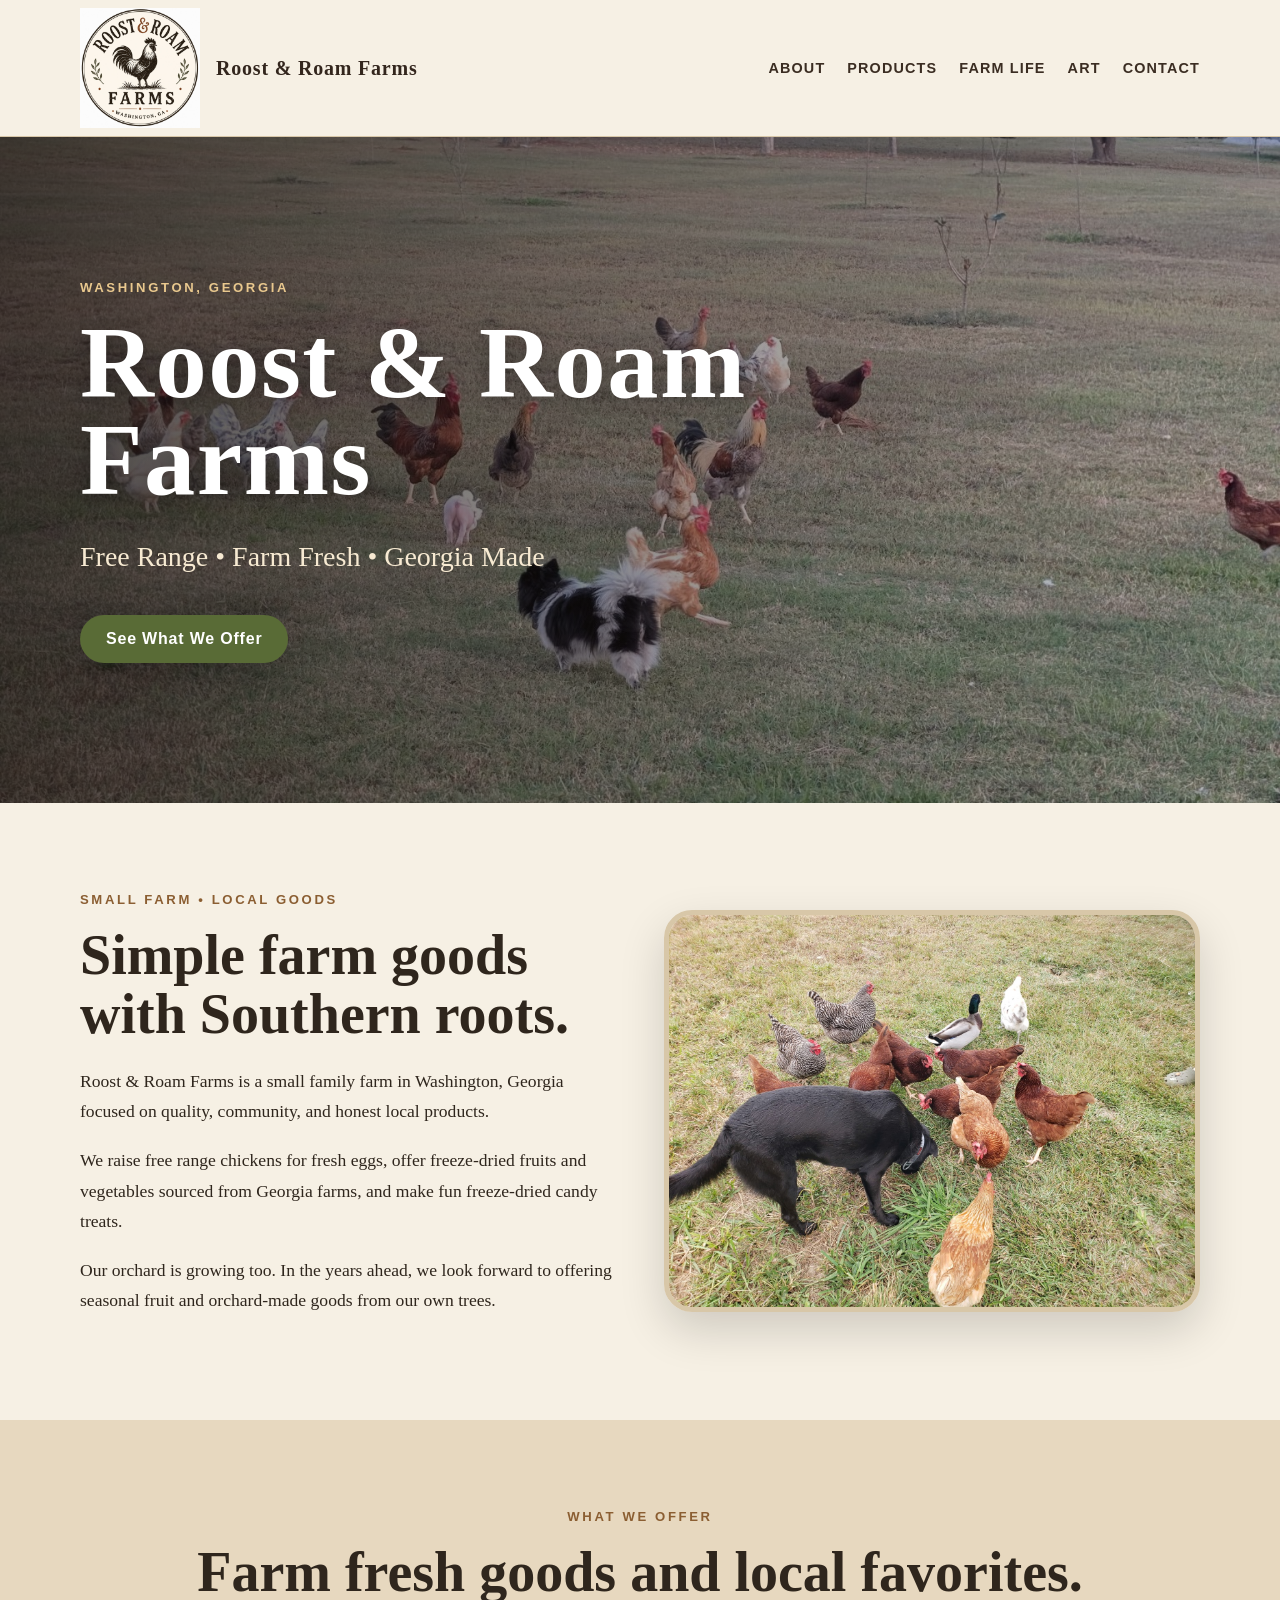
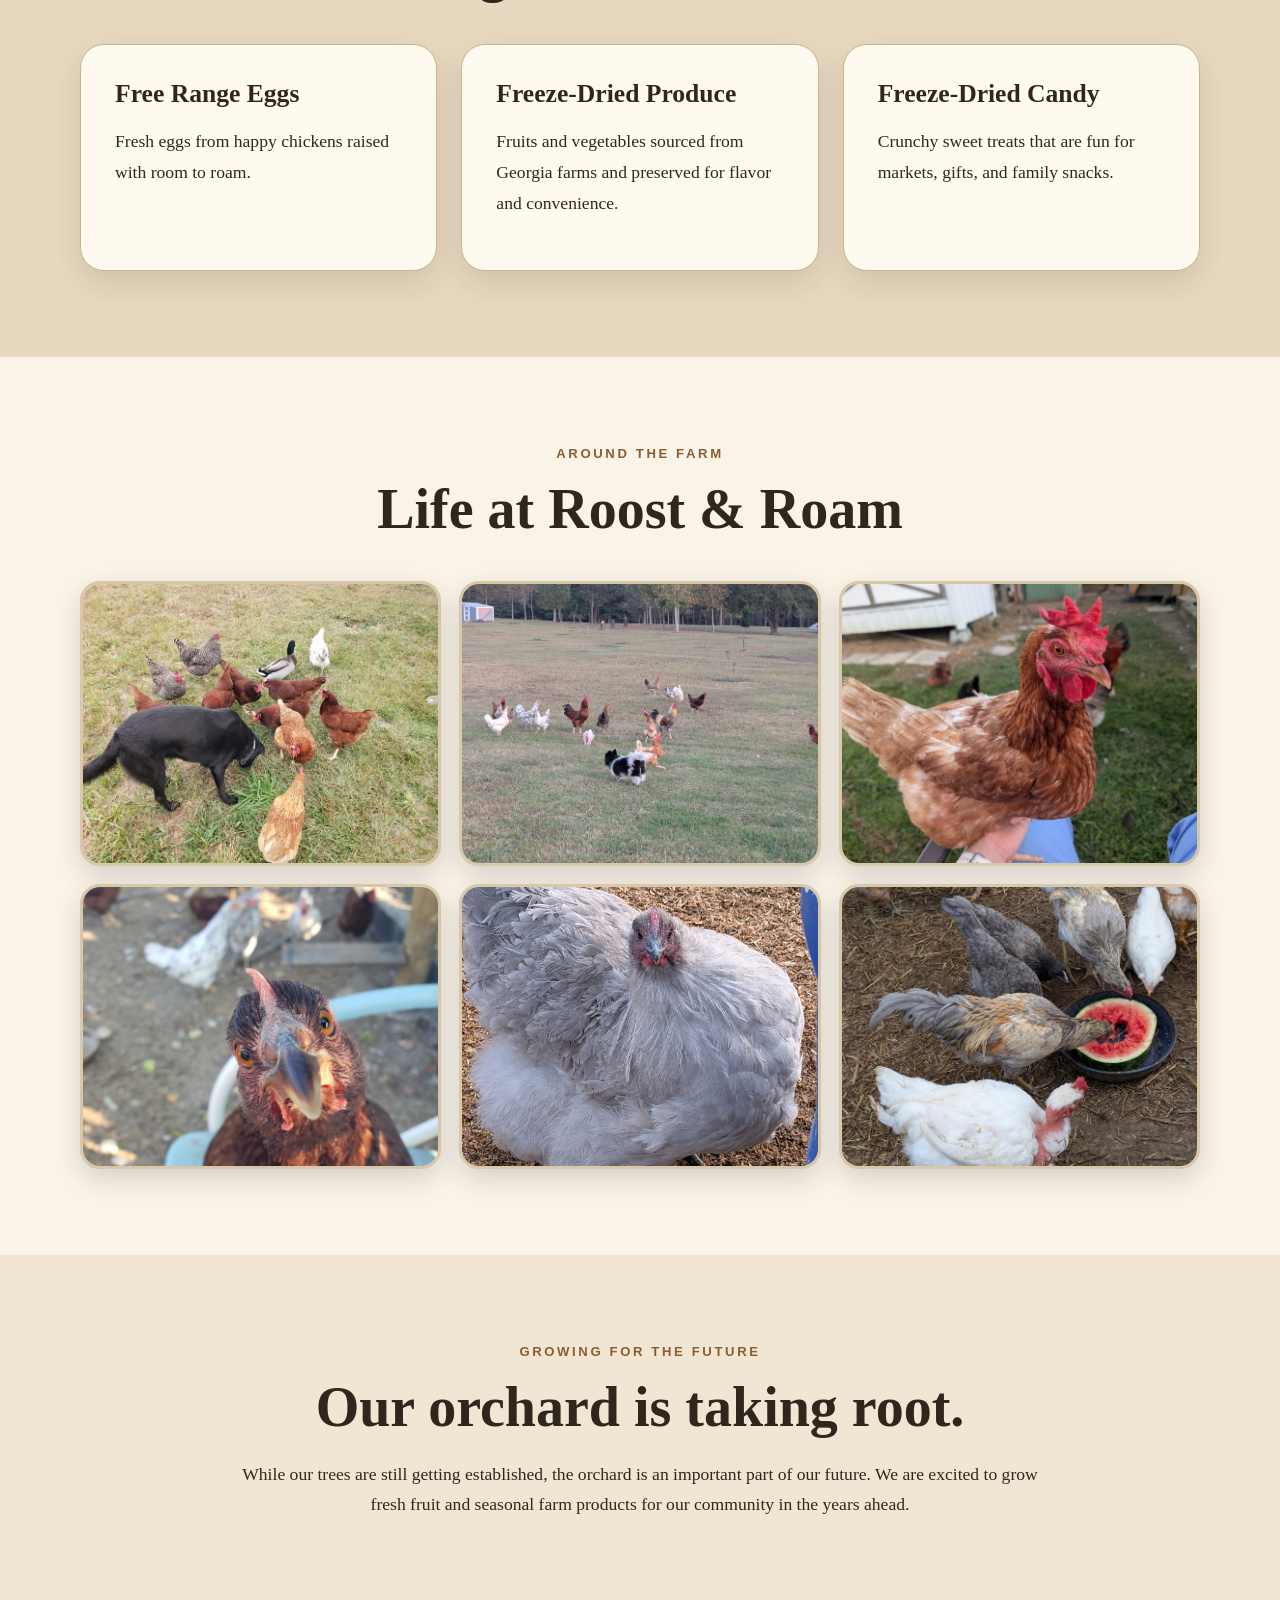
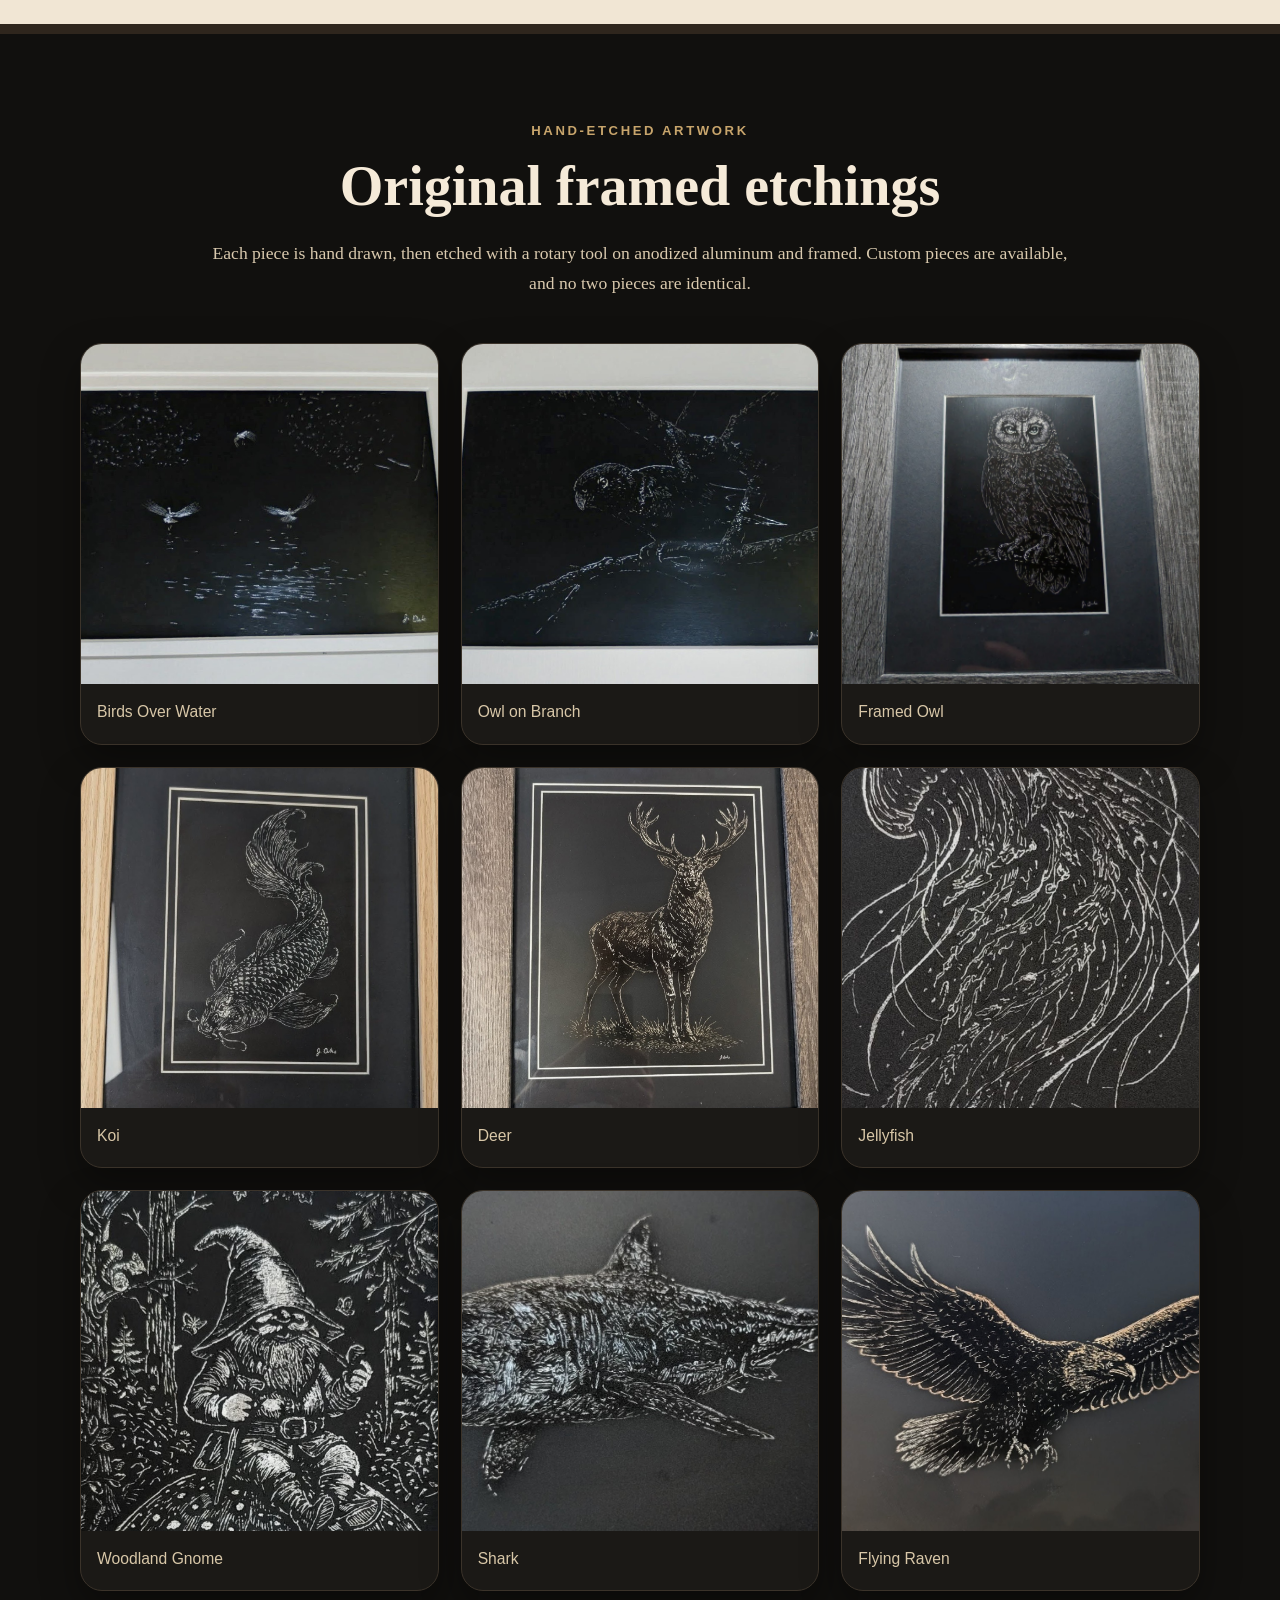
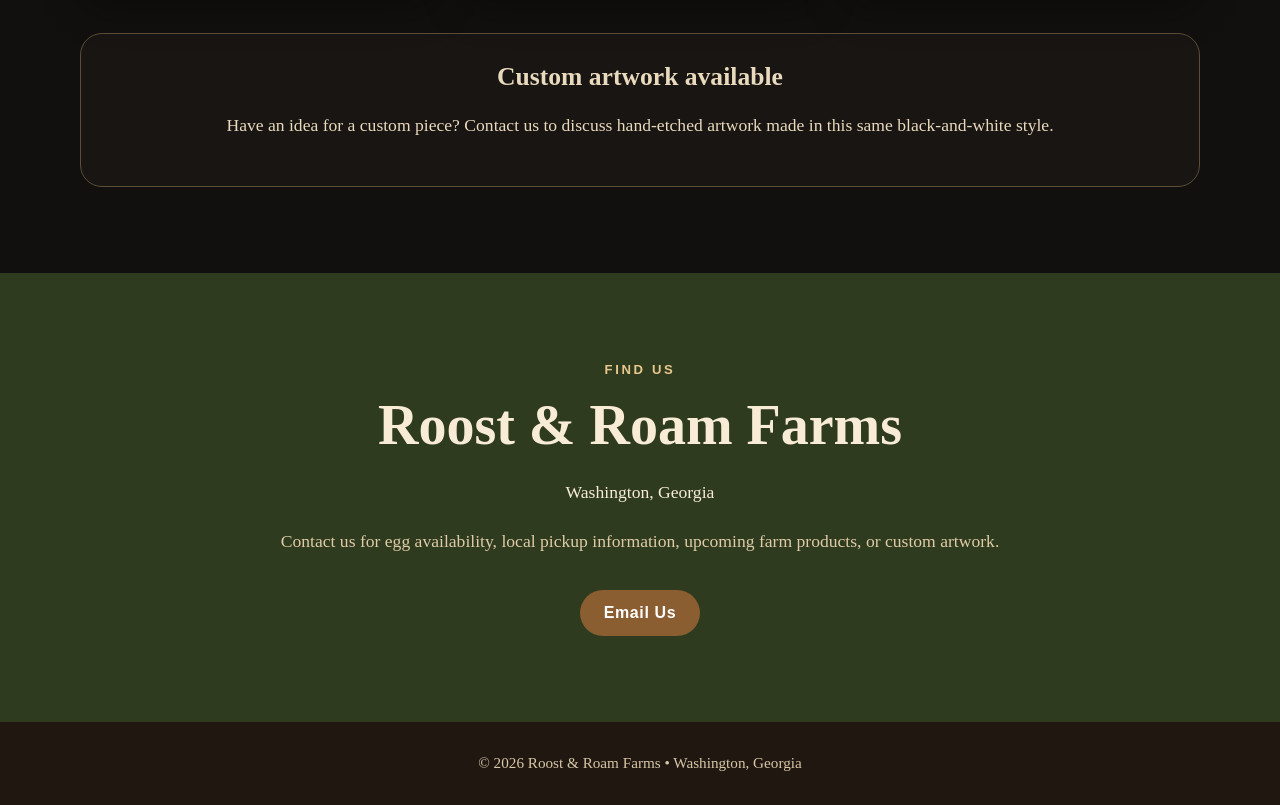
==== index.html @ 330a01b1 "Add files via upload" ====
<!DOCTYPE html>
<html lang="en">
<head>
  <meta charset="UTF-8" />
  <meta name="viewport" content="width=device-width, initial-scale=1.0" />

  <title>Roost & Roam Farms | Washington, Georgia</title>
  <meta name="description" content="Roost & Roam Farms in Washington, Georgia offers free range eggs, freeze-dried Georgia fruits and vegetables, freeze-dried candy, and hand-etched framed artwork." />

  <style>
    * { box-sizing: border-box; }
    html { scroll-behavior: smooth; }

    body {
      margin: 0;
      font-family: Georgia, "Times New Roman", serif;
      color: #2f261d;
      background: #f6f0e4;
    }

    img { max-width: 100%; display: block; }
    a { color: inherit; }

    .container {
      width: min(1120px, 92%);
      margin: 0 auto;
    }

    .site-header {
      background: rgba(246, 240, 228, 0.96);
      border-bottom: 1px solid #d8c7a8;
      position: sticky;
      top: 0;
      z-index: 20;
      backdrop-filter: blur(6px);
    }

    .nav {
      min-height: 108px;
      display: flex;
      align-items: center;
      justify-content: space-between;
      gap: 24px;
    }

    .logo-link {
      display: inline-flex;
      align-items: center;
      gap: 16px;
      text-decoration: none;
    }

    .logo {
      width: 120px;
      height: 120px;
      object-fit: contain;
      margin: 8px 0;
    }

    .brand-text {
      font-weight: bold;
      font-size: 1.25rem;
      letter-spacing: .04em;
      color: #33261d;
    }

    nav {
      display: flex;
      flex-wrap: wrap;
      gap: 22px;
      align-items: center;
      justify-content: flex-end;
      font-family: Arial, sans-serif;
      font-size: .9rem;
      letter-spacing: .08em;
      text-transform: uppercase;
      font-weight: bold;
    }

    nav a {
      text-decoration: none;
      color: #3b2d22;
    }

    .hero {
      min-height: 74vh;
      display: grid;
      place-items: center;
      color: white;
      background:
        linear-gradient(90deg, rgba(20, 14, 9, .75), rgba(20, 14, 9, .45), rgba(20, 14, 9, .2)),
        url("field-roaming.jpg");
      background-size: cover;
      background-position: center;
    }

    .hero-content {
      padding: 90px 0;
      max-width: 720px;
      margin-right: auto;
    }

    .eyebrow {
      margin: 0 0 14px;
      font-family: Arial, sans-serif;
      color: #e9c88e;
      text-transform: uppercase;
      letter-spacing: .2em;
      font-size: .82rem;
      font-weight: bold;
    }

    .eyebrow.dark { color: #8b5e32; }

    h1 {
      margin: 0;
      font-size: clamp(3.3rem, 8vw, 6.7rem);
      line-height: .95;
      letter-spacing: .015em;
      text-shadow: 0 4px 20px rgba(0,0,0,.35);
    }

    h2 {
      margin: 0 0 22px;
      font-size: clamp(2.1rem, 5vw, 3.5rem);
      line-height: 1.05;
    }

    h3 {
      margin: 0 0 12px;
      font-size: 1.6rem;
    }

    p {
      font-size: 1.1rem;
      line-height: 1.75;
    }

    .tagline {
      margin: 24px 0 34px;
      font-size: clamp(1.2rem, 3vw, 1.75rem);
      color: #f7ead2;
    }

    .button {
      display: inline-block;
      background: #596b36;
      color: white;
      padding: 15px 26px;
      border-radius: 999px;
      text-decoration: none;
      font-family: Arial, sans-serif;
      font-weight: bold;
      letter-spacing: .05em;
      box-shadow: 0 10px 30px rgba(0,0,0,.25);
    }

    .section { padding: 86px 0; }

    .two-column {
      display: grid;
      grid-template-columns: 1fr 1fr;
      gap: 48px;
      align-items: center;
    }

    .feature-image {
      width: 100%;
      aspect-ratio: 4 / 3;
      object-fit: cover;
      border-radius: 28px;
      border: 5px solid #d8c7a8;
      box-shadow: 0 18px 45px rgba(0,0,0,.16);
    }

    .products { background: #e7d8bf; }
    .center { text-align: center; }

    .product-grid {
      margin-top: 42px;
      display: grid;
      grid-template-columns: repeat(3, 1fr);
      gap: 24px;
    }

    .product-card {
      background: #fffaf0;
      padding: 34px;
      border-radius: 24px;
      border: 1px solid #cbb58e;
      box-shadow: 0 12px 30px rgba(54,37,22,.12);
    }

    .gallery { background: #f9f3e8; }

    .gallery-grid {
      margin-top: 42px;
      display: grid;
      grid-template-columns: repeat(3, 1fr);
      gap: 18px;
    }

    .gallery-grid img {
      width: 100%;
      height: 285px;
      object-fit: cover;
      border-radius: 20px;
      border: 3px solid #d8c7a8;
      box-shadow: 0 10px 28px rgba(0,0,0,.14);
      background: #e7d8bf;
    }

    .orchard { background: #f1e6d4; }
    .narrow { max-width: 820px; }

    .art {
      background: #11100e;
      color: #f5ead8;
      border-top: 10px solid #2f261d;
    }

    .art .eyebrow {
      color: #c8a56c;
    }

    .art-intro {
      max-width: 860px;
      margin: 0 auto 44px;
      text-align: center;
    }

    .art-intro p {
      color: #d9c9ae;
    }

    .art-grid {
      display: grid;
      grid-template-columns: repeat(3, 1fr);
      gap: 22px;
      margin-top: 36px;
    }

    .art-card {
      background: #1b1916;
      border: 1px solid #3b332a;
      border-radius: 22px;
      overflow: hidden;
      box-shadow: 0 16px 38px rgba(0,0,0,.35);
    }

    .art-card img {
      width: 100%;
      height: 340px;
      object-fit: cover;
      background: #050505;
    }

    .art-card p {
      margin: 0;
      padding: 14px 16px 18px;
      font-size: .98rem;
      color: #d8c7a8;
      font-family: Arial, sans-serif;
    }

    .custom-note {
      margin-top: 42px;
      padding: 28px;
      border: 1px solid #5d4c39;
      border-radius: 22px;
      background: #181512;
      text-align: center;
      color: #e9d9bd;
    }

    .contact {
      background: #2f3b1f;
      color: #f8ecd7;
    }

    .contact-box { max-width: 820px; }
    .muted { color: #dfcba7; }

    .email-button {
      display: inline-block;
      margin-top: 16px;
      background: #8b5e32;
      color: white;
      padding: 14px 24px;
      border-radius: 999px;
      text-decoration: none;
      font-family: Arial, sans-serif;
      font-weight: bold;
      letter-spacing: .04em;
    }

    footer {
      background: #201710;
      color: #d8c7a8;
      text-align: center;
      padding: 28px;
    }

    footer p { margin: 0; font-size: .95rem; }

    @media (max-width: 840px) {
      .nav {
        flex-direction: column;
        padding: 12px 0 18px;
      }

      .logo {
        width: 104px;
        height: 104px;
      }

      .brand-text { display: none; }

      nav {
        justify-content: center;
        gap: 16px;
        font-size: .78rem;
      }

      .hero {
        min-height: 68vh;
        text-align: center;
        background:
          linear-gradient(rgba(20, 14, 9, .58), rgba(20, 14, 9, .58)),
          url("field-roaming.jpg");
        background-size: cover;
        background-position: center;
      }

      .hero-content {
        margin: 0 auto;
        padding: 70px 0;
      }

      .two-column,
      .product-grid,
      .gallery-grid,
      .art-grid {
        grid-template-columns: 1fr;
      }

      .section { padding: 64px 0; }

      .gallery-grid img,
      .art-card img {
        height: 320px;
      }
    }
  </style>
</head>

<body>
  <header class="site-header">
    <div class="container nav">
      <a class="logo-link" href="#">
        <img class="logo" src="logo.png" alt="Roost & Roam Farms Logo" />
        <span class="brand-text">Roost & Roam Farms</span>
      </a>

      <nav>
        <a href="#about">About</a>
        <a href="#products">Products</a>
        <a href="#gallery">Farm Life</a>
        <a href="#art">Art</a>
        <a href="#contact">Contact</a>
      </nav>
    </div>
  </header>

  <main>
    <section class="hero">
      <div class="container">
        <div class="hero-content">
          <p class="eyebrow">Washington, Georgia</p>
          <h1>Roost & Roam Farms</h1>
          <p class="tagline">Free Range • Farm Fresh • Georgia Made</p>
          <a class="button" href="#products">See What We Offer</a>
        </div>
      </div>
    </section>

    <section id="about" class="section about">
      <div class="container two-column">
        <div>
          <p class="eyebrow dark">Small Farm • Local Goods</p>
          <h2>Simple farm goods with Southern roots.</h2>

          <p>
            Roost & Roam Farms is a small family farm in Washington, Georgia focused on quality,
            community, and honest local products.
          </p>

          <p>
            We raise free range chickens for fresh eggs, offer freeze-dried fruits and vegetables
            sourced from Georgia farms, and make fun freeze-dried candy treats.
          </p>

          <p>
            Our orchard is growing too. In the years ahead, we look forward to offering seasonal
            fruit and orchard-made goods from our own trees.
          </p>
        </div>

        <img class="feature-image" src="dog-and-flock.jpg" alt="Dog walking with free range chickens" />
      </div>
    </section>

    <section id="products" class="section products">
      <div class="container">
        <p class="eyebrow dark center">What We Offer</p>
        <h2 class="center">Farm fresh goods and local favorites.</h2>

        <div class="product-grid">
          <article class="product-card">
            <h3>Free Range Eggs</h3>
            <p>Fresh eggs from happy chickens raised with room to roam.</p>
          </article>

          <article class="product-card">
            <h3>Freeze-Dried Produce</h3>
            <p>Fruits and vegetables sourced from Georgia farms and preserved for flavor and convenience.</p>
          </article>

          <article class="product-card">
            <h3>Freeze-Dried Candy</h3>
            <p>Crunchy sweet treats that are fun for markets, gifts, and family snacks.</p>
          </article>
        </div>
      </div>
    </section>

    <section id="gallery" class="section gallery">
      <div class="container">
        <p class="eyebrow dark center">Around the Farm</p>
        <h2 class="center">Life at Roost & Roam</h2>

        <div class="gallery-grid">
          <img src="dog-and-flock.jpg" alt="Dog with free range chickens" />
          <img src="field-roaming.jpg" alt="Free range flock roaming in pasture" />
          <img src="brown-hen-close.jpg" alt="Brown hen close-up" />
          <img src="funny-hen.jpg" alt="Curious chicken close-up" />
          <img src="grey-hen.jpg" alt="Grey fluffy hen" />
          <img src="watermelon-time.jpg" alt="Chickens enjoying watermelon" />
        </div>
      </div>
    </section>

    <section class="section orchard">
      <div class="container narrow">
        <p class="eyebrow dark center">Growing for the Future</p>
        <h2 class="center">Our orchard is taking root.</h2>
        <p class="center">
          While our trees are still getting established, the orchard is an important part of our future.
          We are excited to grow fresh fruit and seasonal farm products for our community in the years ahead.
        </p>
      </div>
    </section>

    <section id="art" class="section art">
      <div class="container">
        <div class="art-intro">
          <p class="eyebrow center">Hand-Etched Artwork</p>
          <h2>Original framed etchings</h2>
          <p>
            Each piece is hand drawn, then etched with a rotary tool on anodized aluminum and framed.
            Custom pieces are available, and no two pieces are identical.
          </p>
        </div>

        <div class="art-grid">
          <article class="art-card">
            <img src="art-birds-water.jpg" alt="Etching of birds flying over water" />
            <p>Birds Over Water</p>
          </article>

          <article class="art-card">
            <img src="art-owl-branch.jpg" alt="Etching of an owl perched on a branch" />
            <p>Owl on Branch</p>
          </article>

          <article class="art-card">
            <img src="art-owl-framed.jpg" alt="Framed owl etching" />
            <p>Framed Owl</p>
          </article>

          <article class="art-card">
            <img src="art-koi.jpg" alt="Framed koi fish etching" />
            <p>Koi</p>
          </article>

          <article class="art-card">
            <img src="art-deer.jpg" alt="Framed deer etching" />
            <p>Deer</p>
          </article>

          <article class="art-card">
            <img src="art-jellyfish.jpg" alt="Jellyfish etching" />
            <p>Jellyfish</p>
          </article>

          <article class="art-card">
            <img src="art-gnome.jpg" alt="Woodland gnome etching" />
            <p>Woodland Gnome</p>
          </article>

          <article class="art-card">
            <img src="art-shark.jpg" alt="Shark etching" />
            <p>Shark</p>
          </article>

          <article class="art-card">
            <img src="art-raven.jpg" alt="Flying raven etching" />
            <p>Flying Raven</p>
          </article>
        </div>

        <div class="custom-note">
          <h3>Custom artwork available</h3>
          <p>
            Have an idea for a custom piece? Contact us to discuss hand-etched artwork made in this same
            black-and-white style.
          </p>
        </div>
      </div>
    </section>

    <section id="contact" class="section contact">
      <div class="container contact-box center">
        <p class="eyebrow center">Find Us</p>
        <h2>Roost & Roam Farms</h2>
        <p>Washington, Georgia</p>
        <p class="muted">
          Contact us for egg availability, local pickup information, upcoming farm products, or custom artwork.
        </p>
        <a class="email-button" href="mailto:hello@roostandroamfarms.com">Email Us</a>
      </div>
    </section>
  </main>

  <footer>
    <p>© 2026 Roost & Roam Farms • Washington, Georgia</p>
  </footer>
</body>
</html>
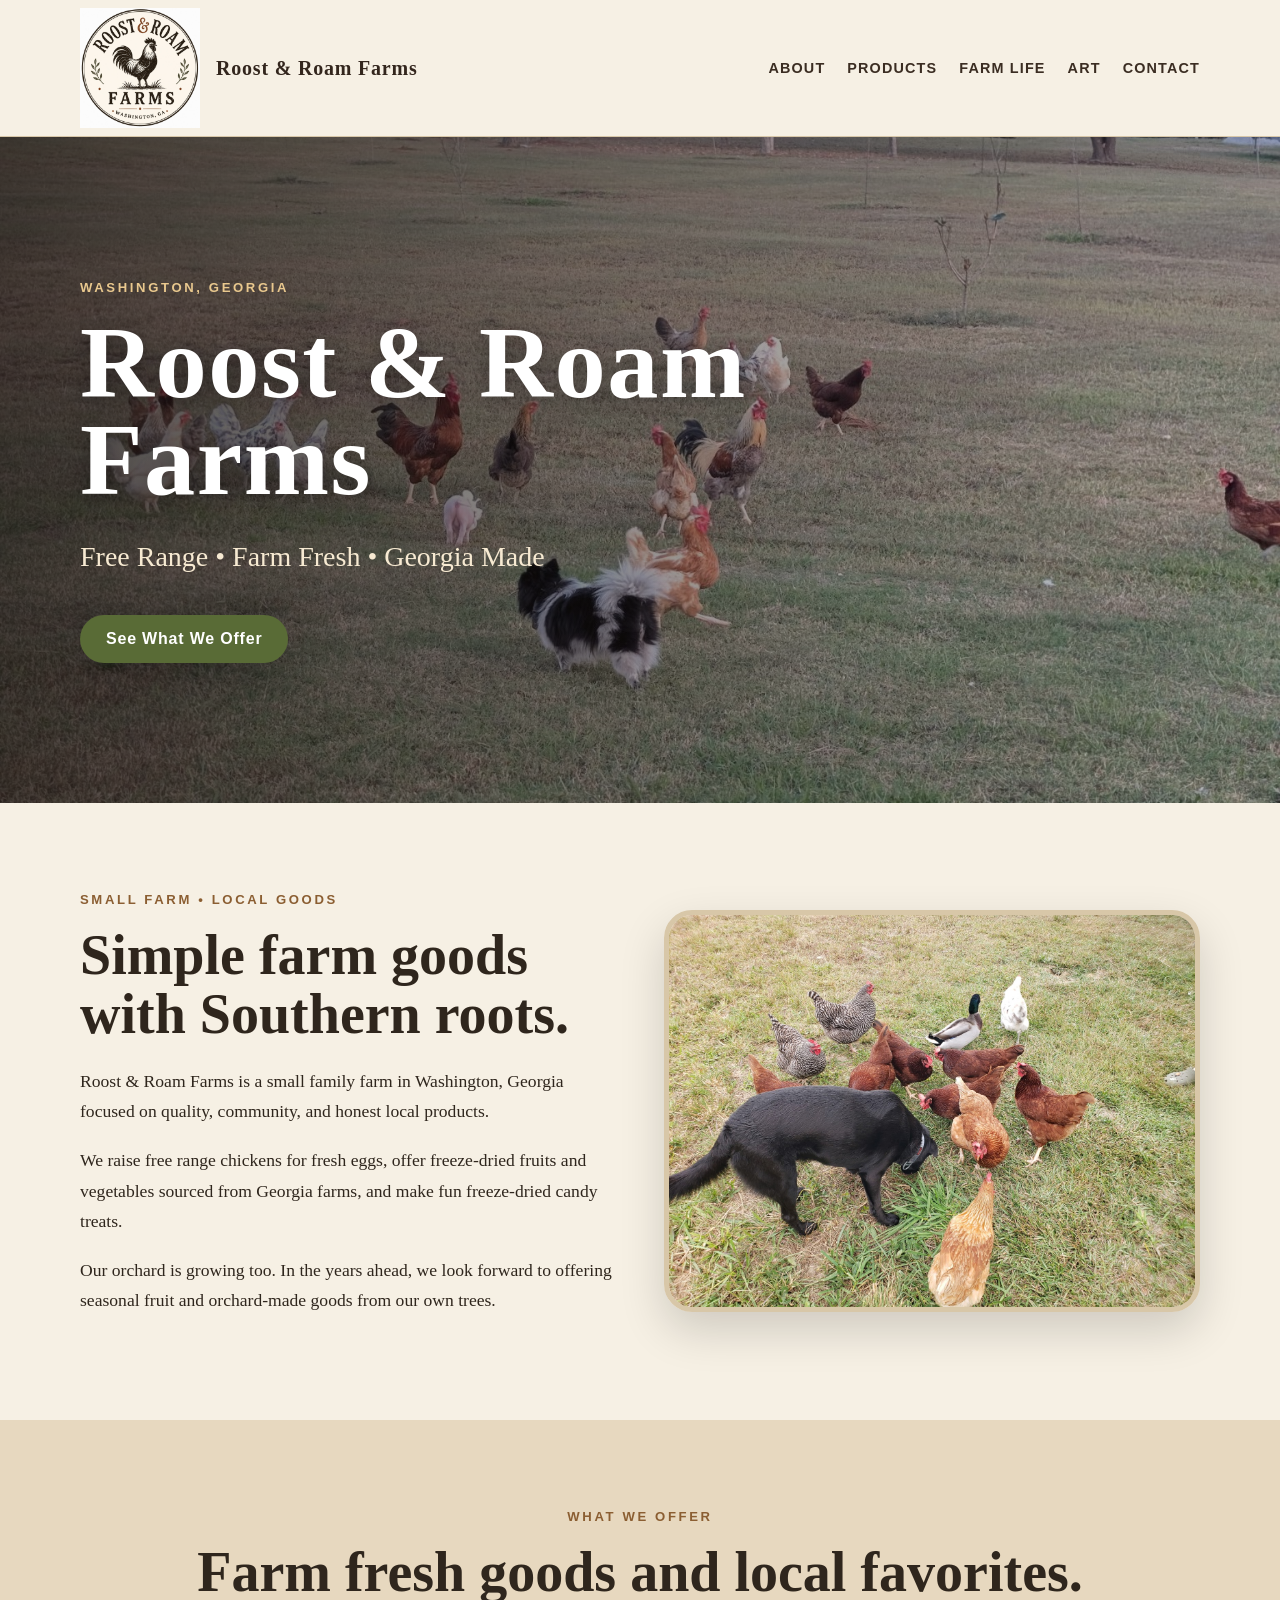
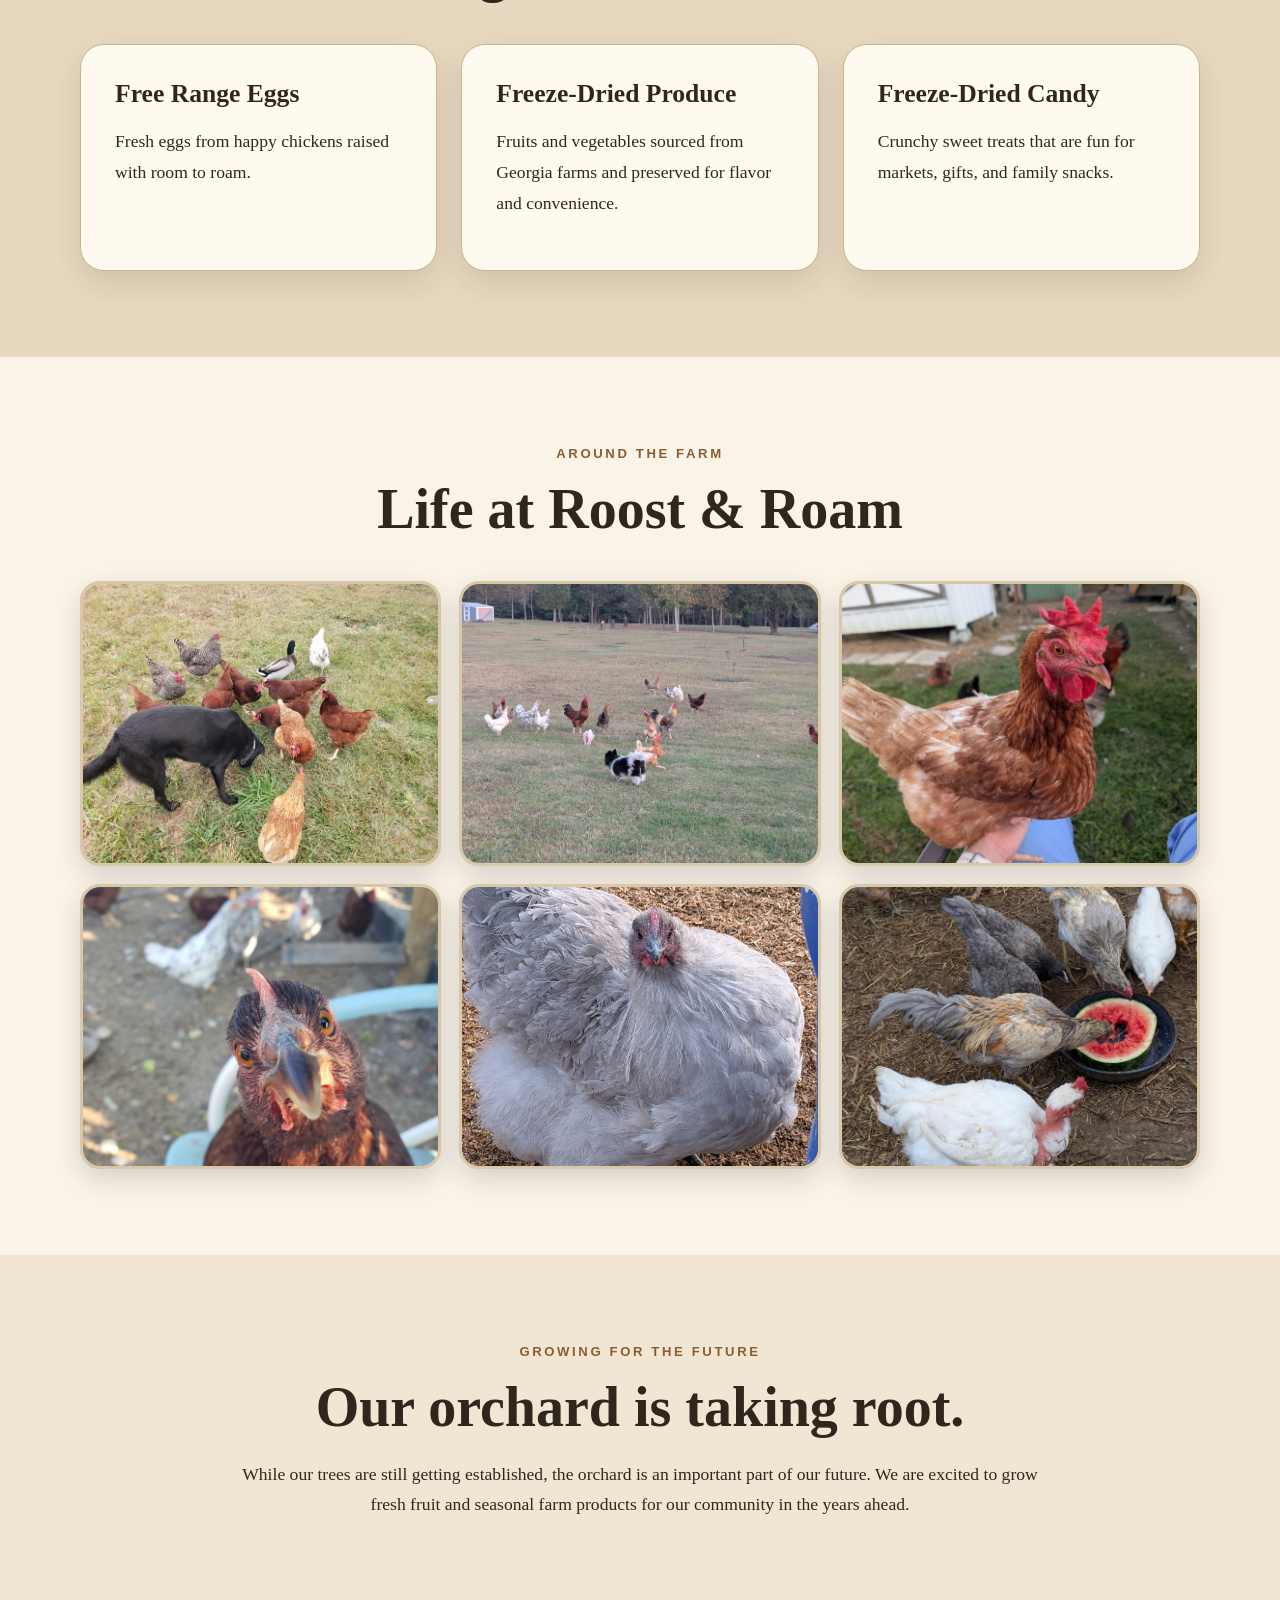
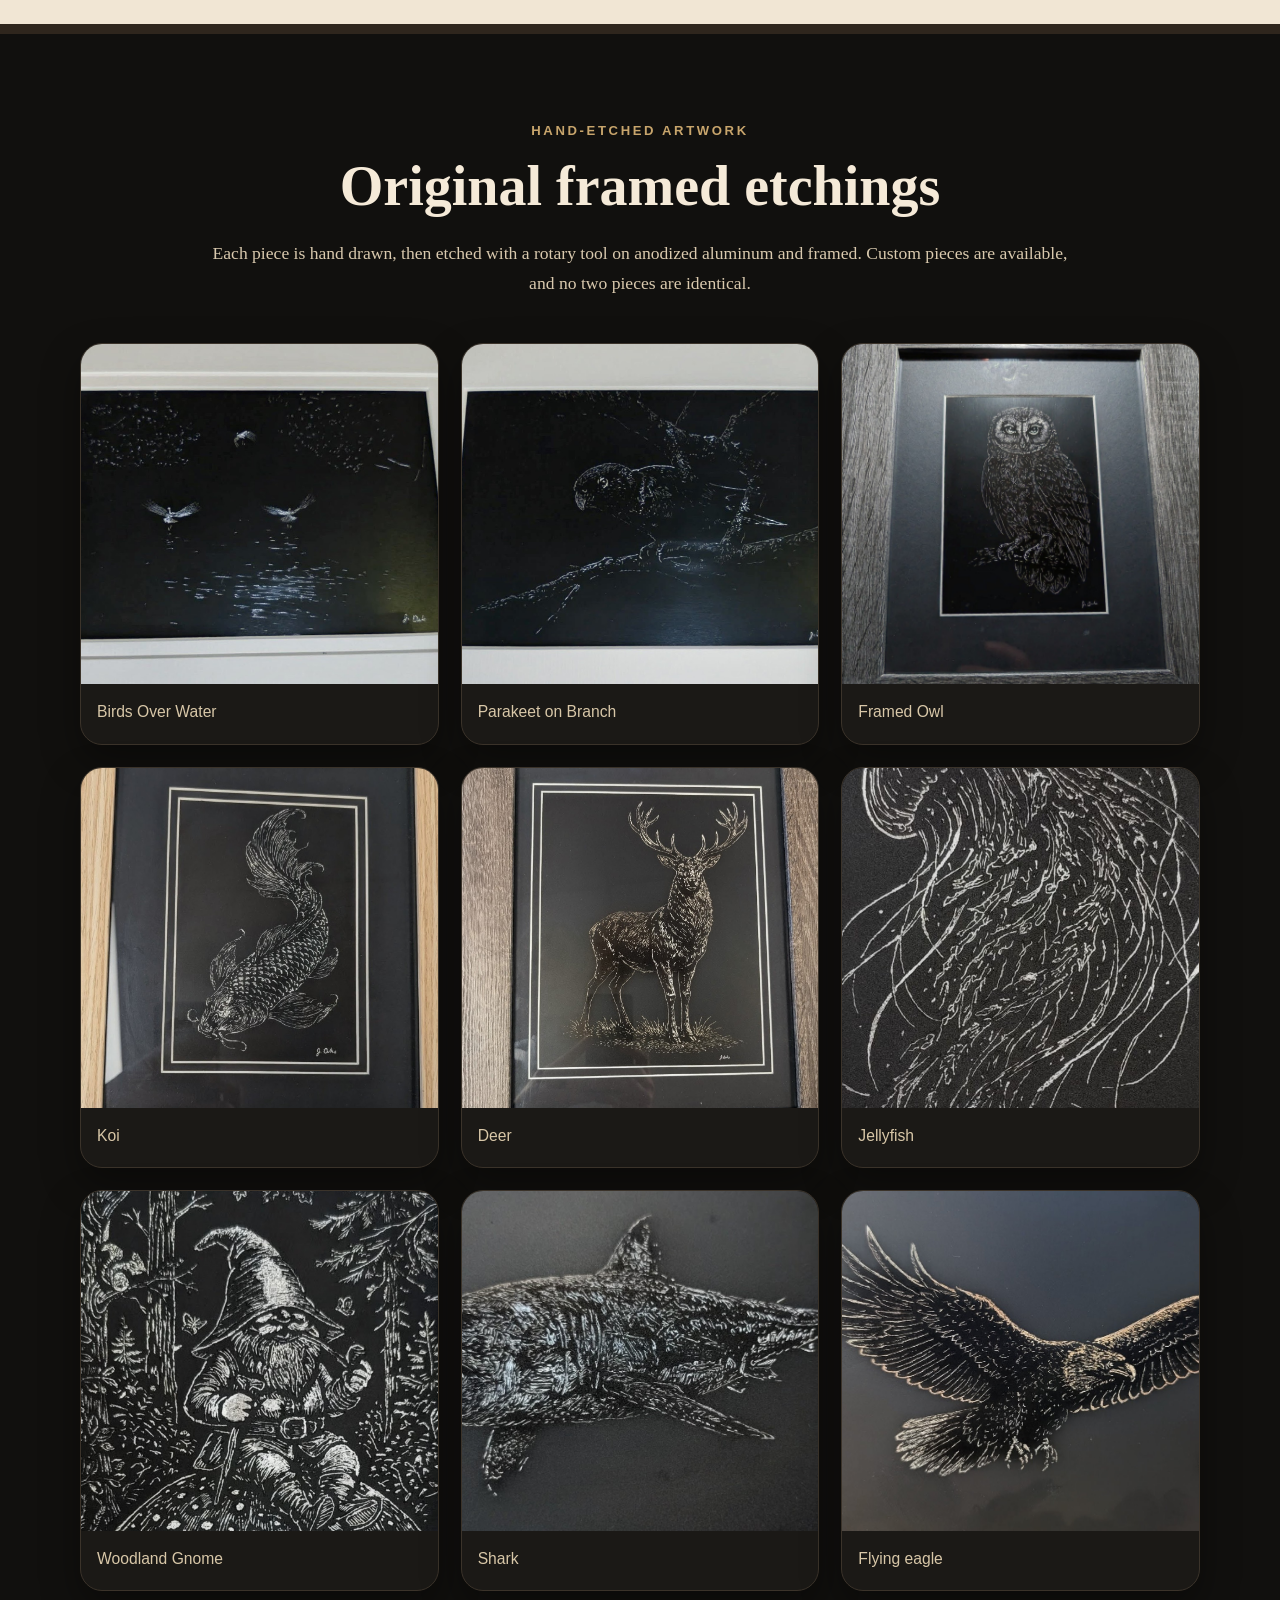
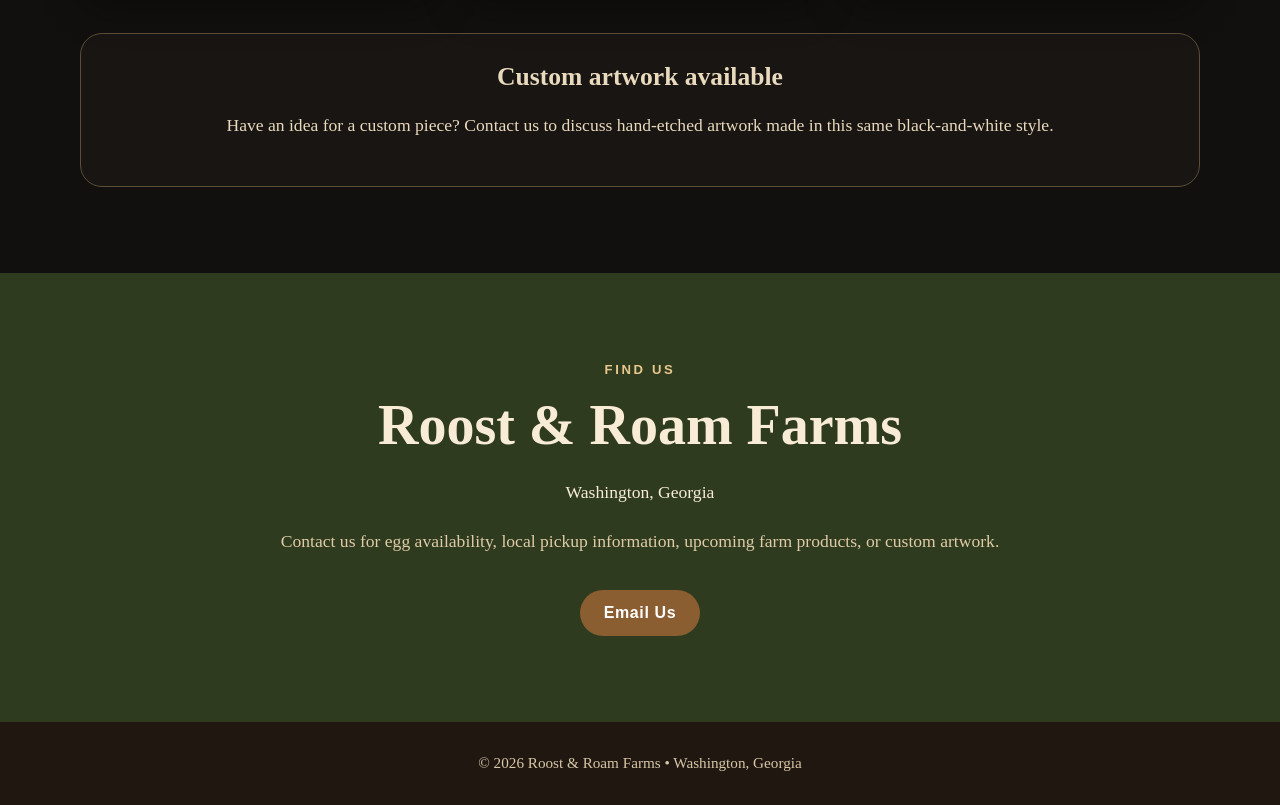
==== commit 41e55aad: "Update index.html" ====
--- a/index.html
+++ b/index.html
@@ -480,7 +480,7 @@
 
           <article class="art-card">
             <img src="art-owl-branch.jpg" alt="Etching of an owl perched on a branch" />
-            <p>Owl on Branch</p>
+            <p>Parakeet on Branch</p>
           </article>
 
           <article class="art-card">
@@ -515,7 +515,7 @@
 
           <article class="art-card">
             <img src="art-raven.jpg" alt="Flying raven etching" />
-            <p>Flying Raven</p>
+            <p>Flying eagle</p>
           </article>
         </div>
 
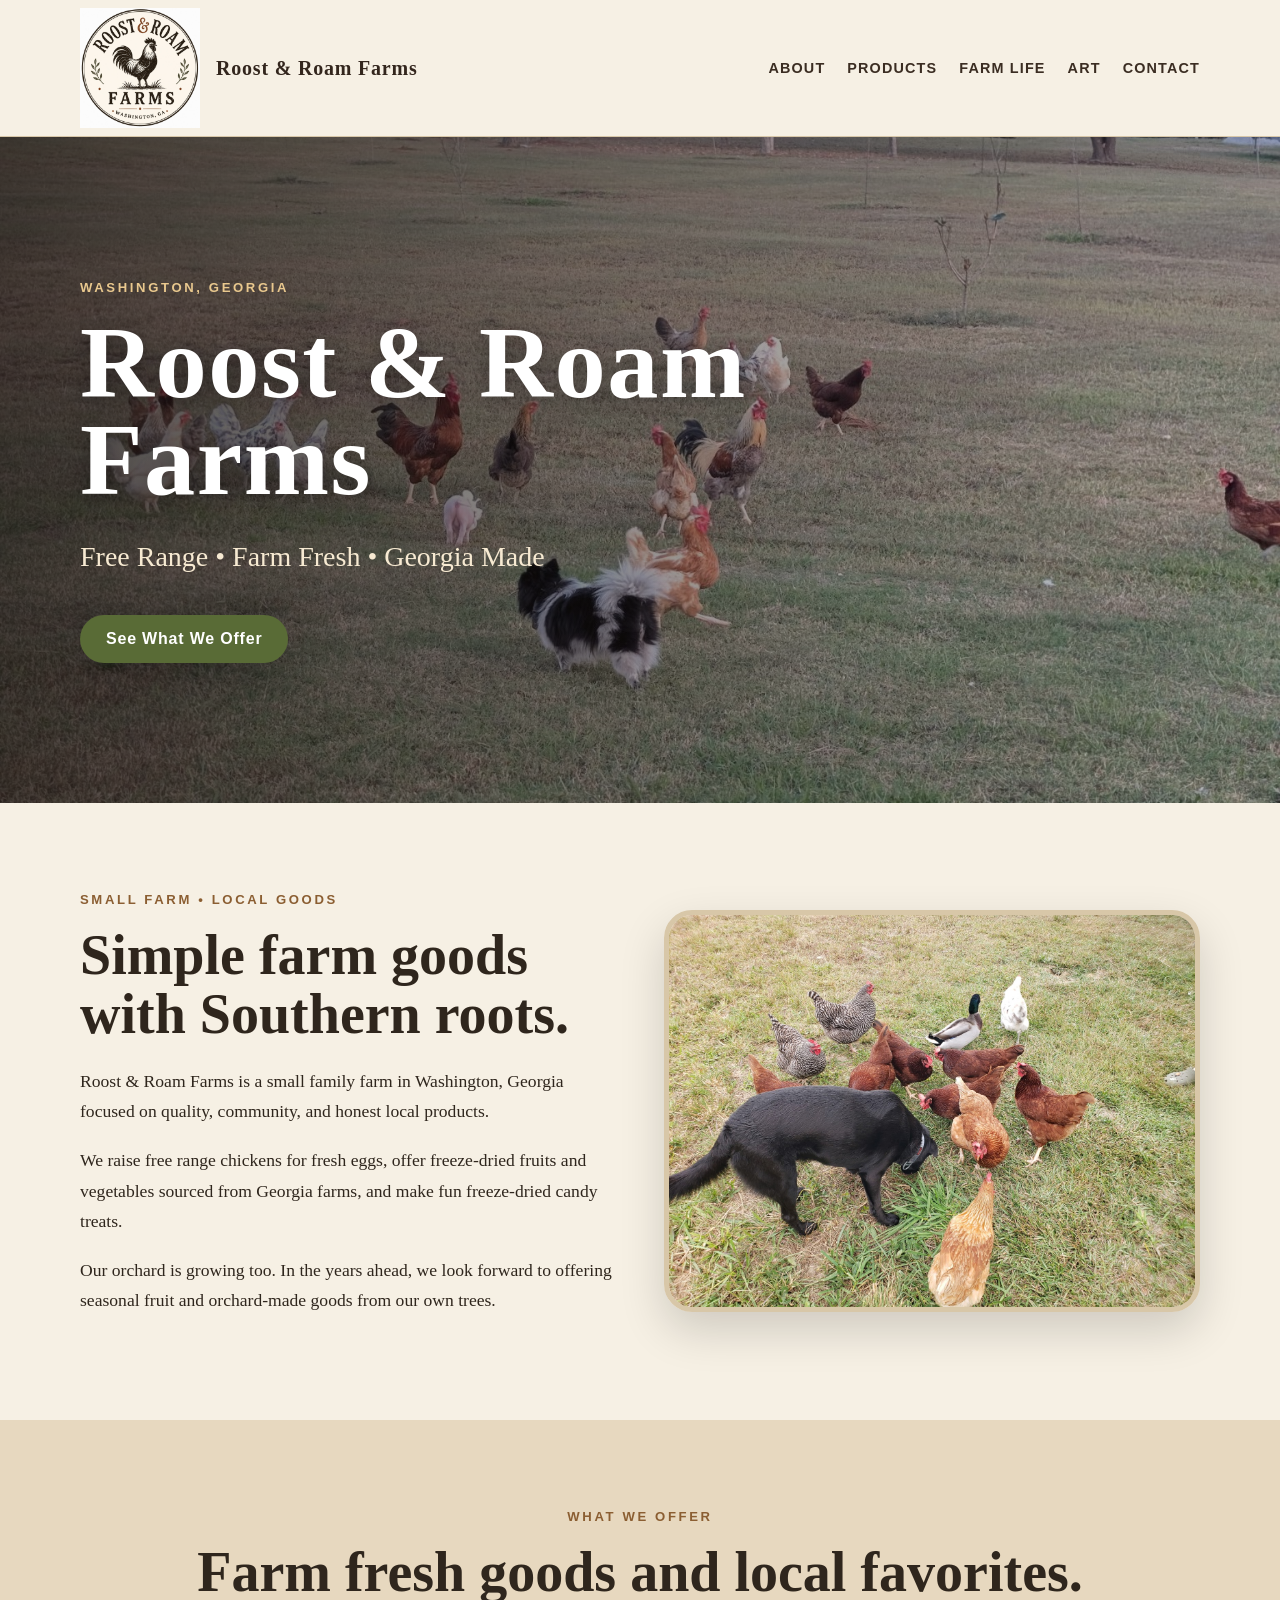
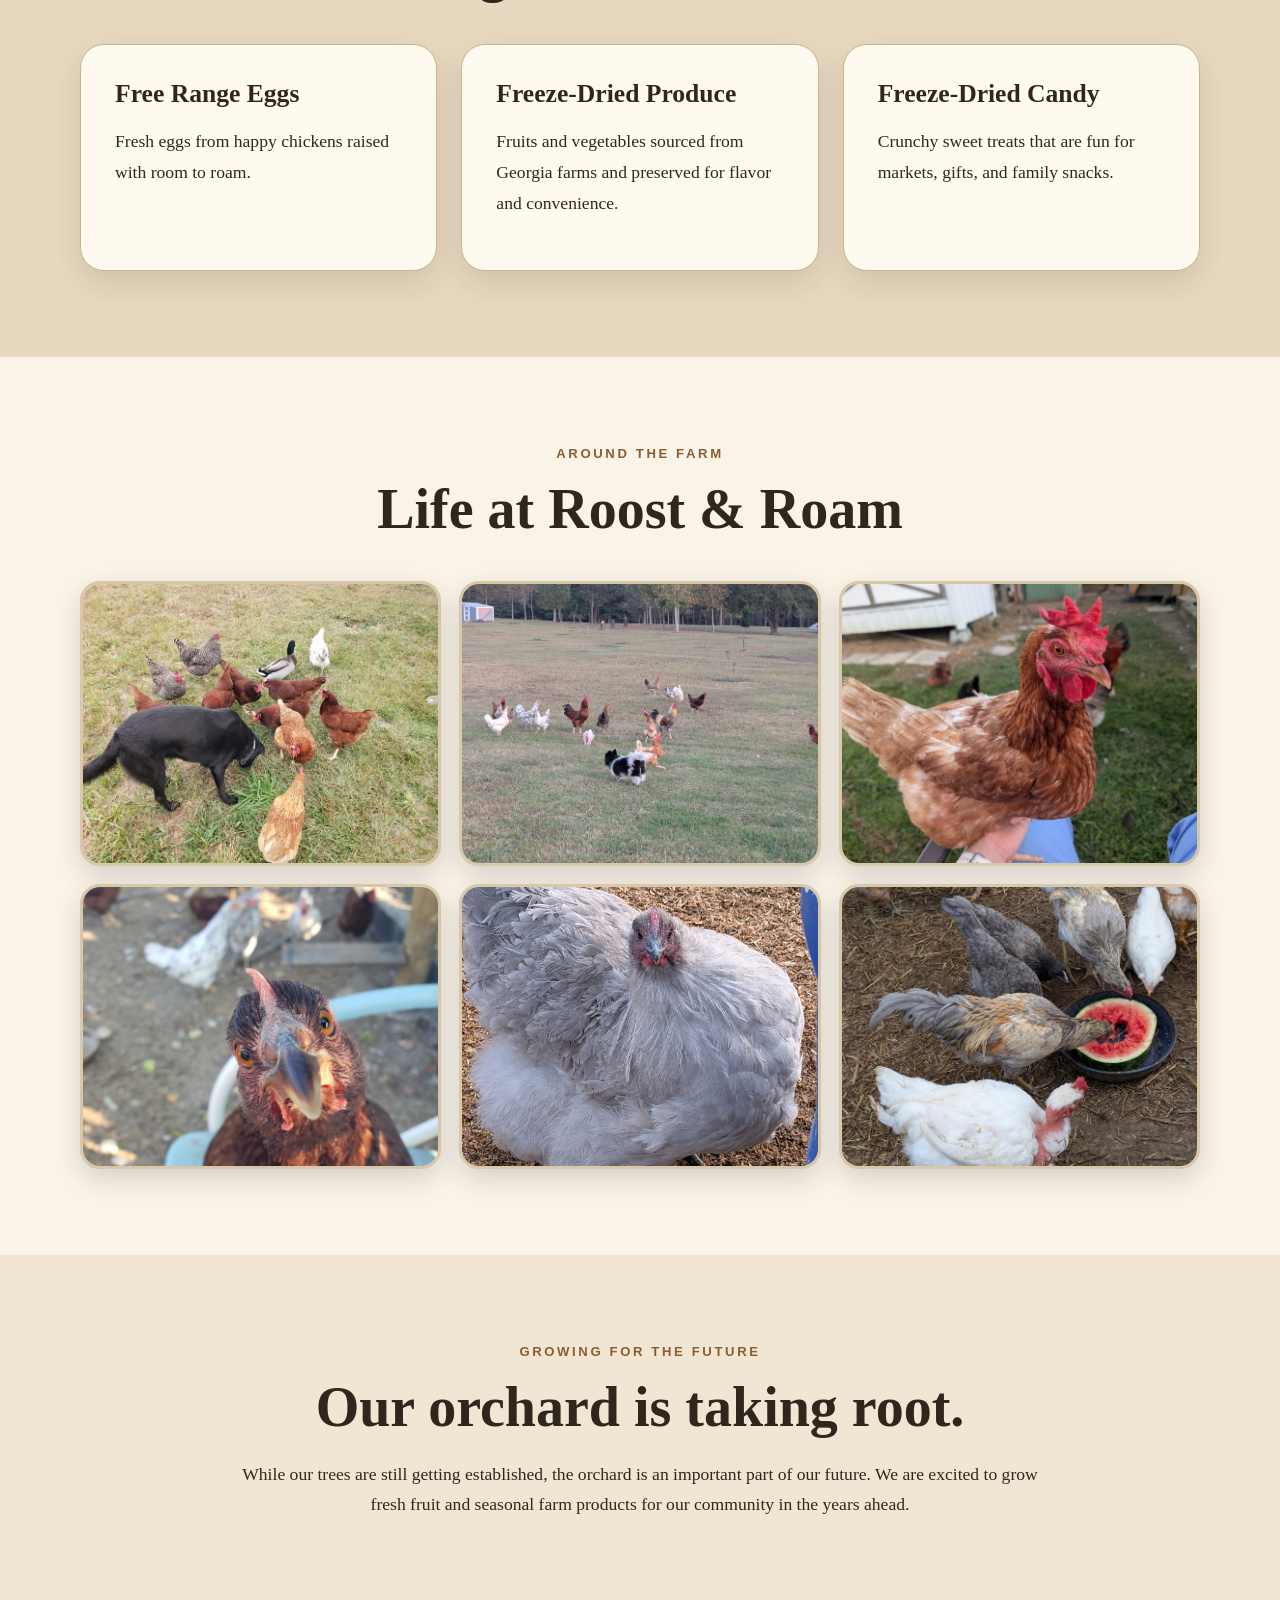
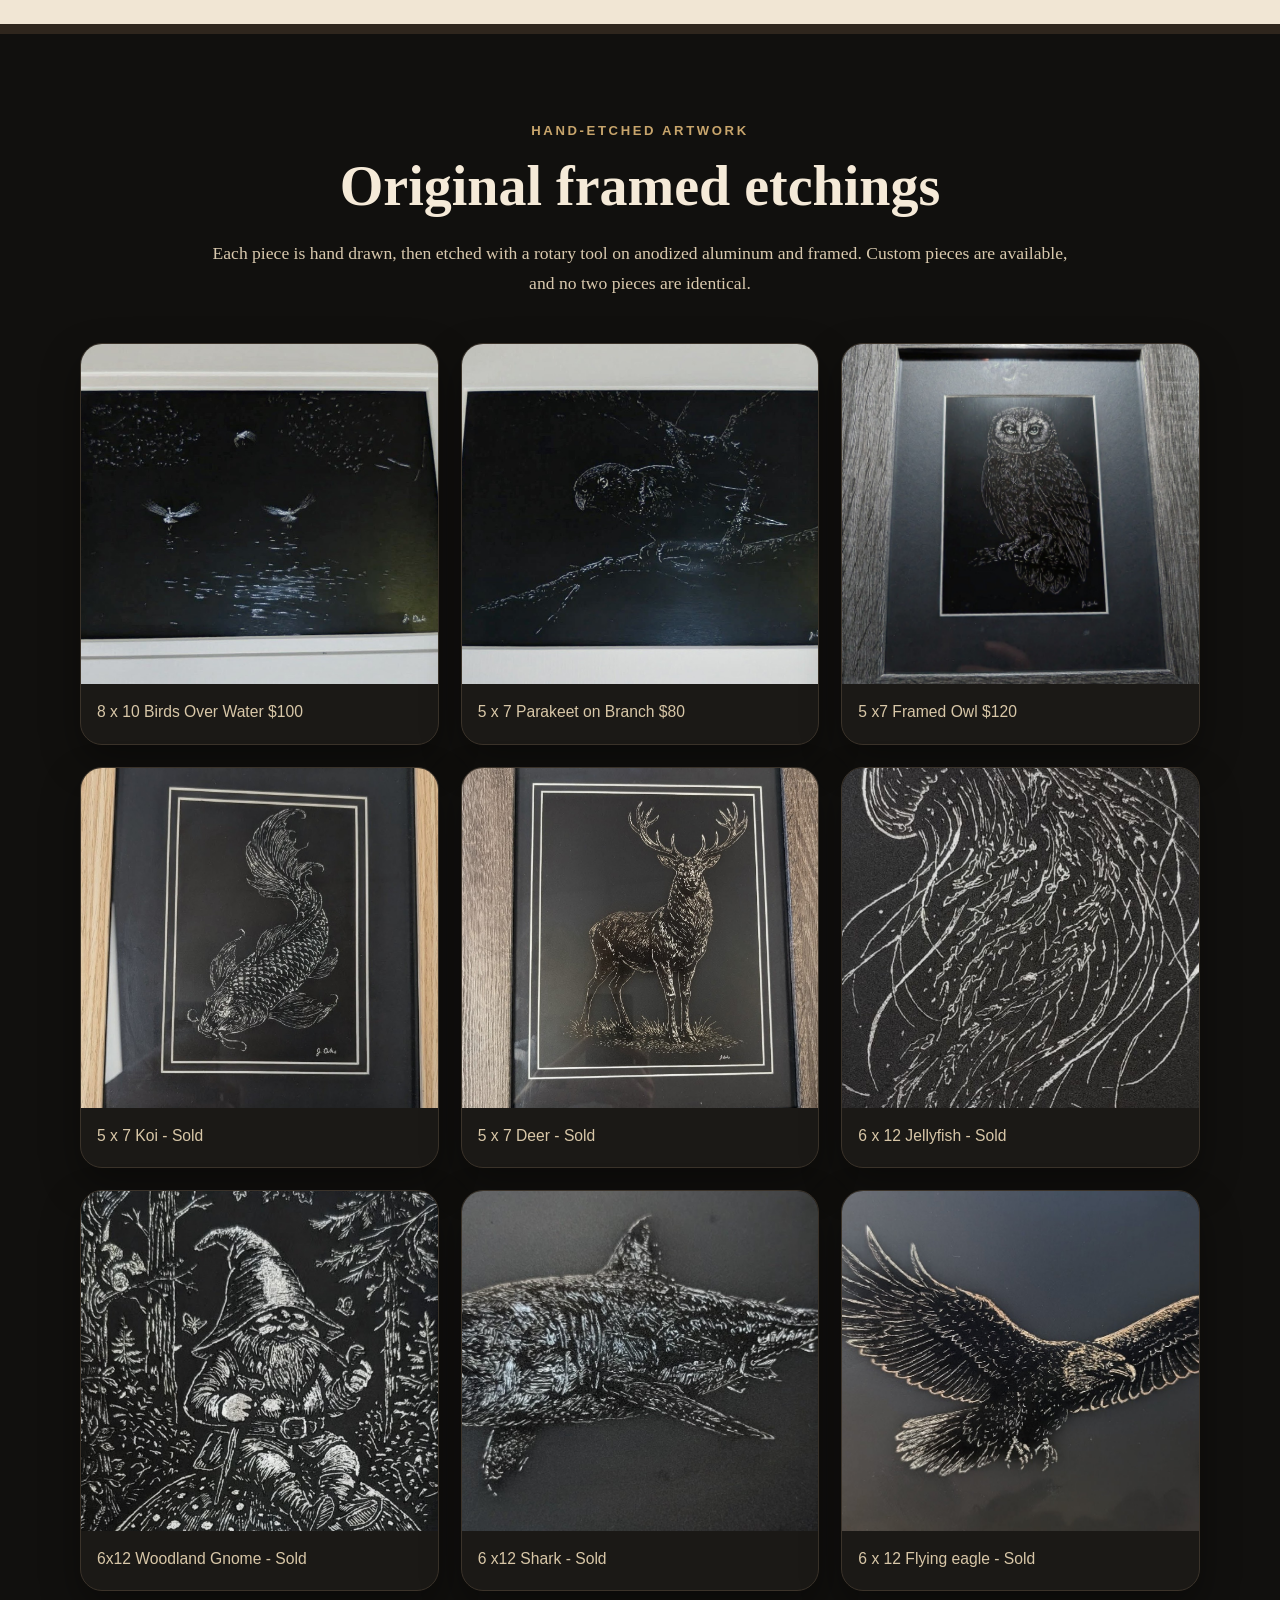
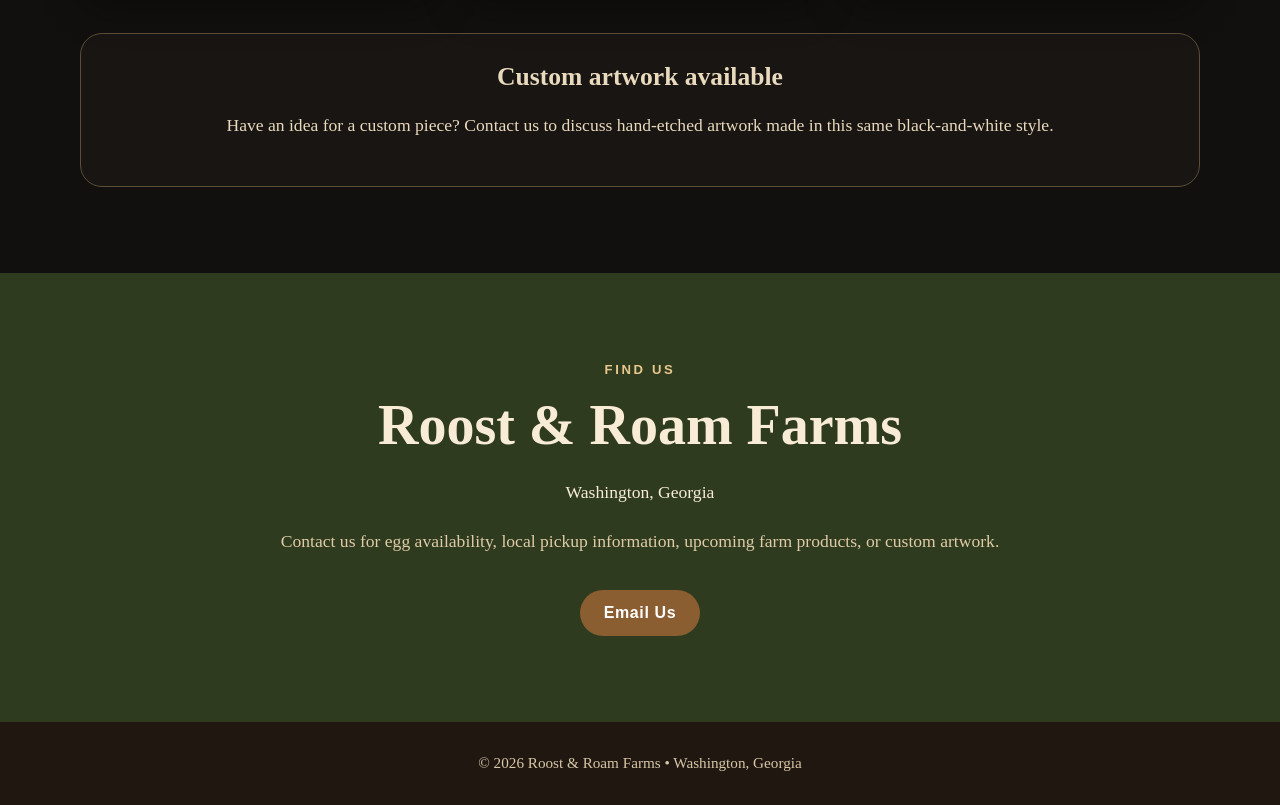
==== commit 409863b0: "Update index.html" ====
--- a/index.html
+++ b/index.html
@@ -475,47 +475,47 @@
         <div class="art-grid">
           <article class="art-card">
             <img src="art-birds-water.jpg" alt="Etching of birds flying over water" />
-            <p>Birds Over Water</p>
+            <p>8 x 10 Birds Over Water $100</p>
           </article>
 
           <article class="art-card">
             <img src="art-owl-branch.jpg" alt="Etching of an owl perched on a branch" />
-            <p>Parakeet on Branch</p>
+            <p>5 x 7 Parakeet on Branch $80</p>
           </article>
 
           <article class="art-card">
             <img src="art-owl-framed.jpg" alt="Framed owl etching" />
-            <p>Framed Owl</p>
+            <p>5 x7 Framed Owl $120</p>
           </article>
 
           <article class="art-card">
             <img src="art-koi.jpg" alt="Framed koi fish etching" />
-            <p>Koi</p>
+            <p>5 x 7 Koi - Sold</p>
           </article>
 
           <article class="art-card">
             <img src="art-deer.jpg" alt="Framed deer etching" />
-            <p>Deer</p>
+            <p>5 x 7 Deer - Sold</p>
           </article>
 
           <article class="art-card">
             <img src="art-jellyfish.jpg" alt="Jellyfish etching" />
-            <p>Jellyfish</p>
+            <p>6 x 12 Jellyfish - Sold</p>
           </article>
 
           <article class="art-card">
             <img src="art-gnome.jpg" alt="Woodland gnome etching" />
-            <p>Woodland Gnome</p>
+            <p>6x12 Woodland Gnome - Sold </p>
           </article>
 
           <article class="art-card">
             <img src="art-shark.jpg" alt="Shark etching" />
-            <p>Shark</p>
+            <p>6 x12 Shark - Sold</p>
           </article>
 
           <article class="art-card">
             <img src="art-raven.jpg" alt="Flying raven etching" />
-            <p>Flying eagle</p>
+            <p>6 x 12 Flying eagle - Sold</p>
           </article>
         </div>
 
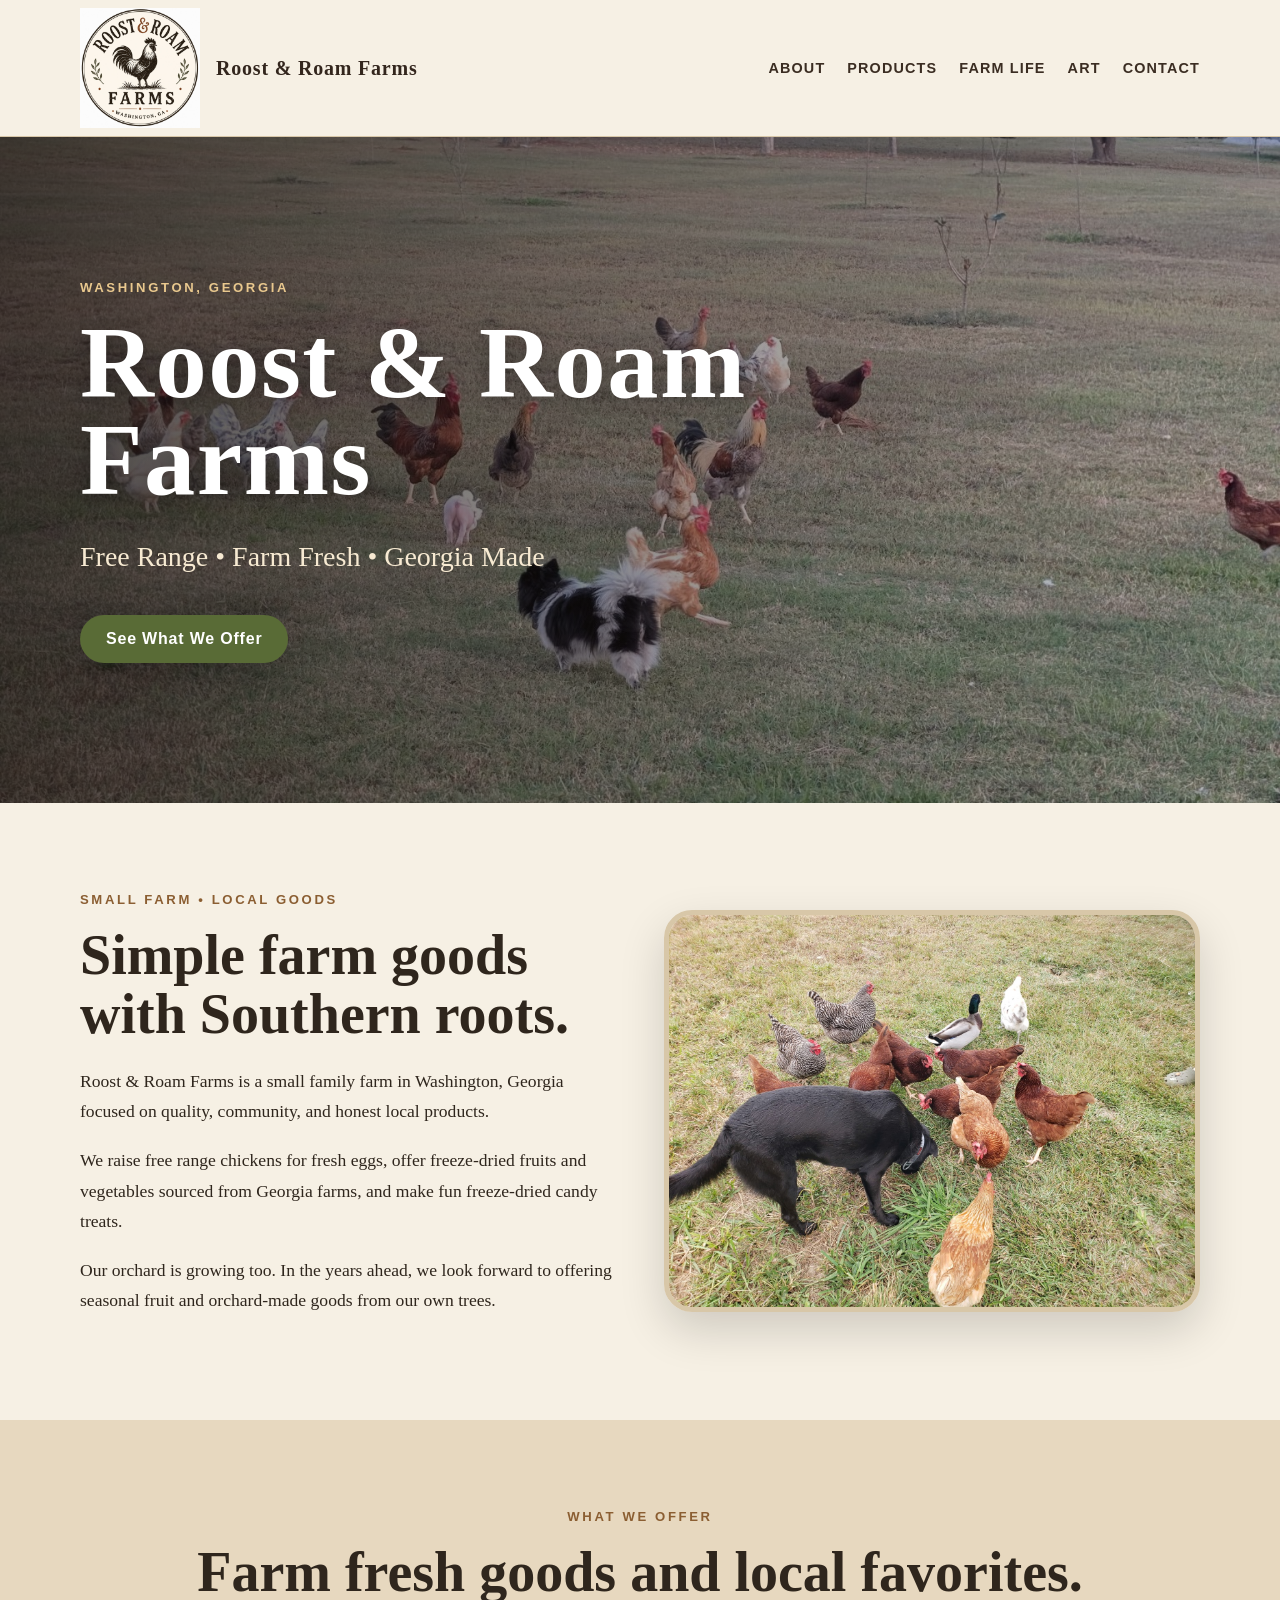
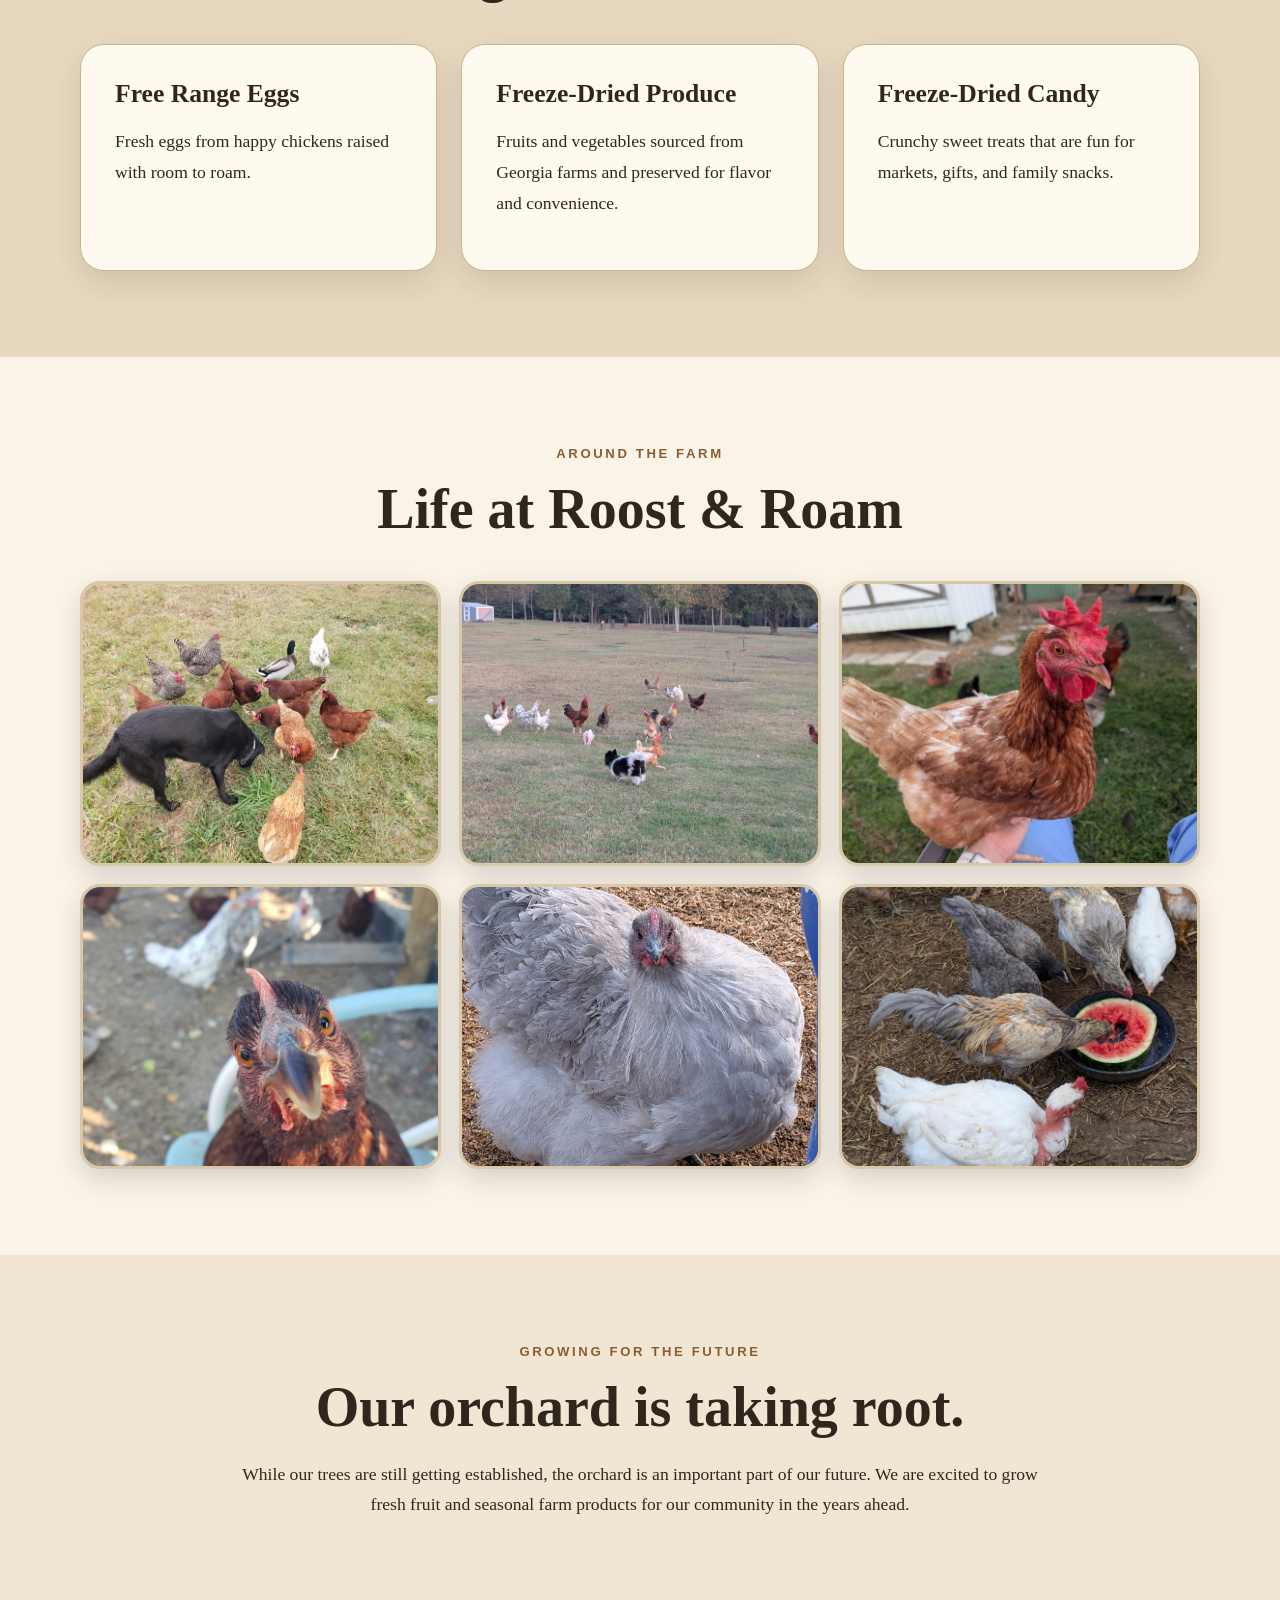
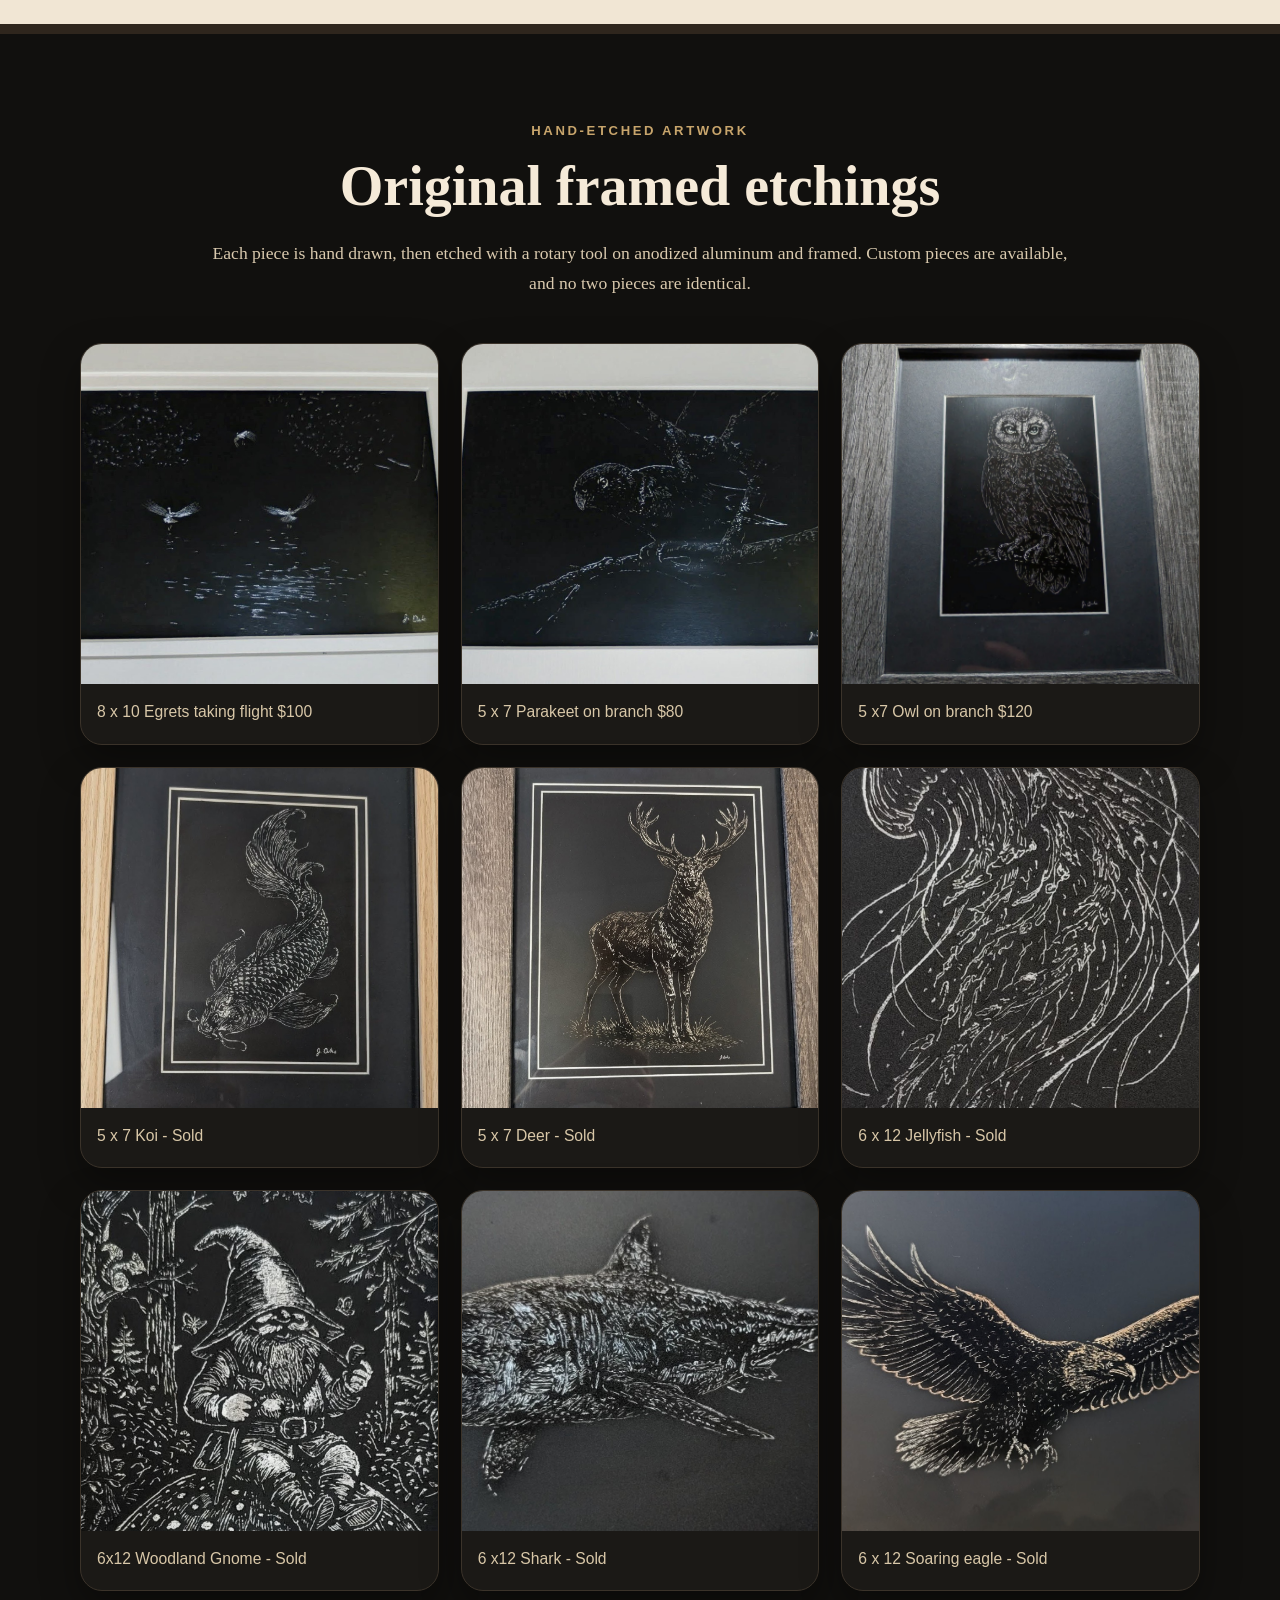
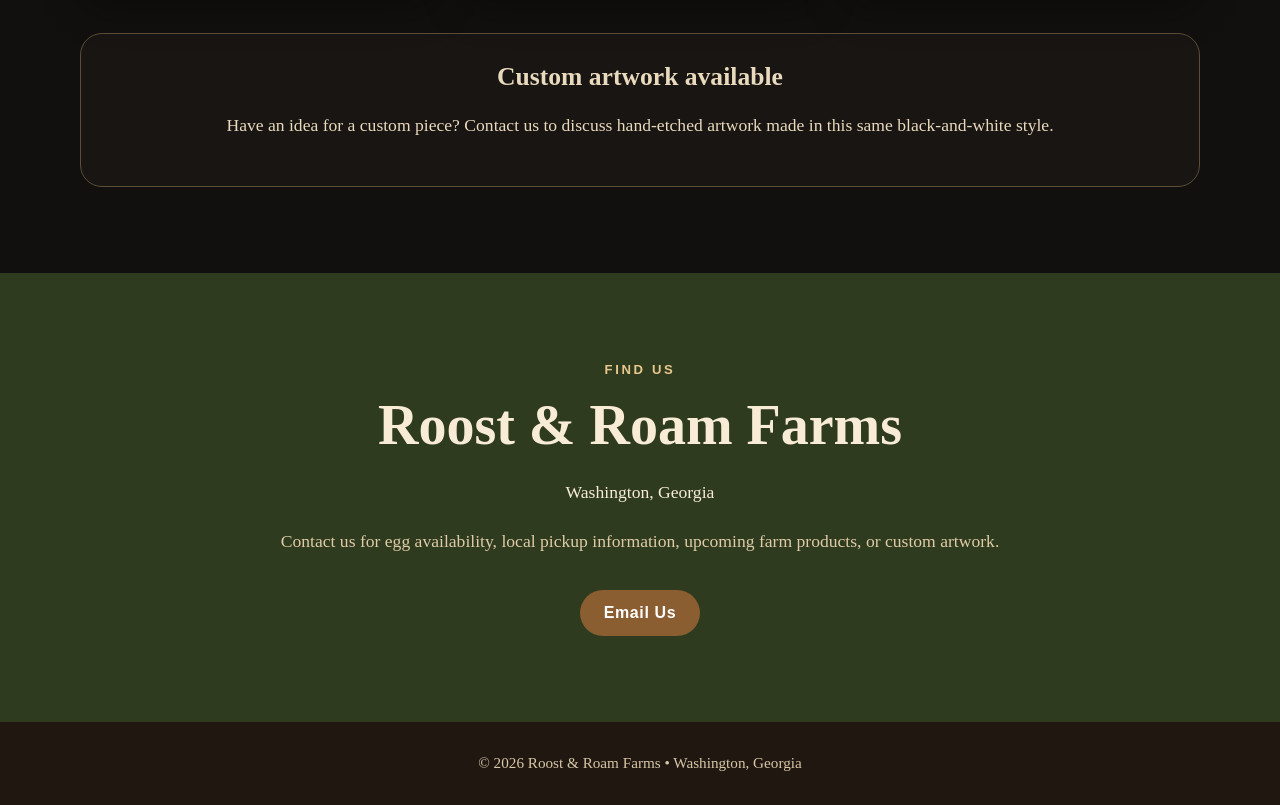
==== commit 78097747: "Update index.html" ====
--- a/index.html
+++ b/index.html
@@ -475,17 +475,17 @@
         <div class="art-grid">
           <article class="art-card">
             <img src="art-birds-water.jpg" alt="Etching of birds flying over water" />
-            <p>8 x 10 Birds Over Water $100</p>
+            <p>8 x 10 Egrets taking flight $100</p>
           </article>
 
           <article class="art-card">
             <img src="art-owl-branch.jpg" alt="Etching of an owl perched on a branch" />
-            <p>5 x 7 Parakeet on Branch $80</p>
+            <p>5 x 7 Parakeet on branch $80</p>
           </article>
 
           <article class="art-card">
             <img src="art-owl-framed.jpg" alt="Framed owl etching" />
-            <p>5 x7 Framed Owl $120</p>
+            <p>5 x7 Owl on branch $120</p>
           </article>
 
           <article class="art-card">
@@ -515,7 +515,7 @@
 
           <article class="art-card">
             <img src="art-raven.jpg" alt="Flying raven etching" />
-            <p>6 x 12 Flying eagle - Sold</p>
+            <p>6 x 12 Soaring eagle - Sold</p>
           </article>
         </div>
 
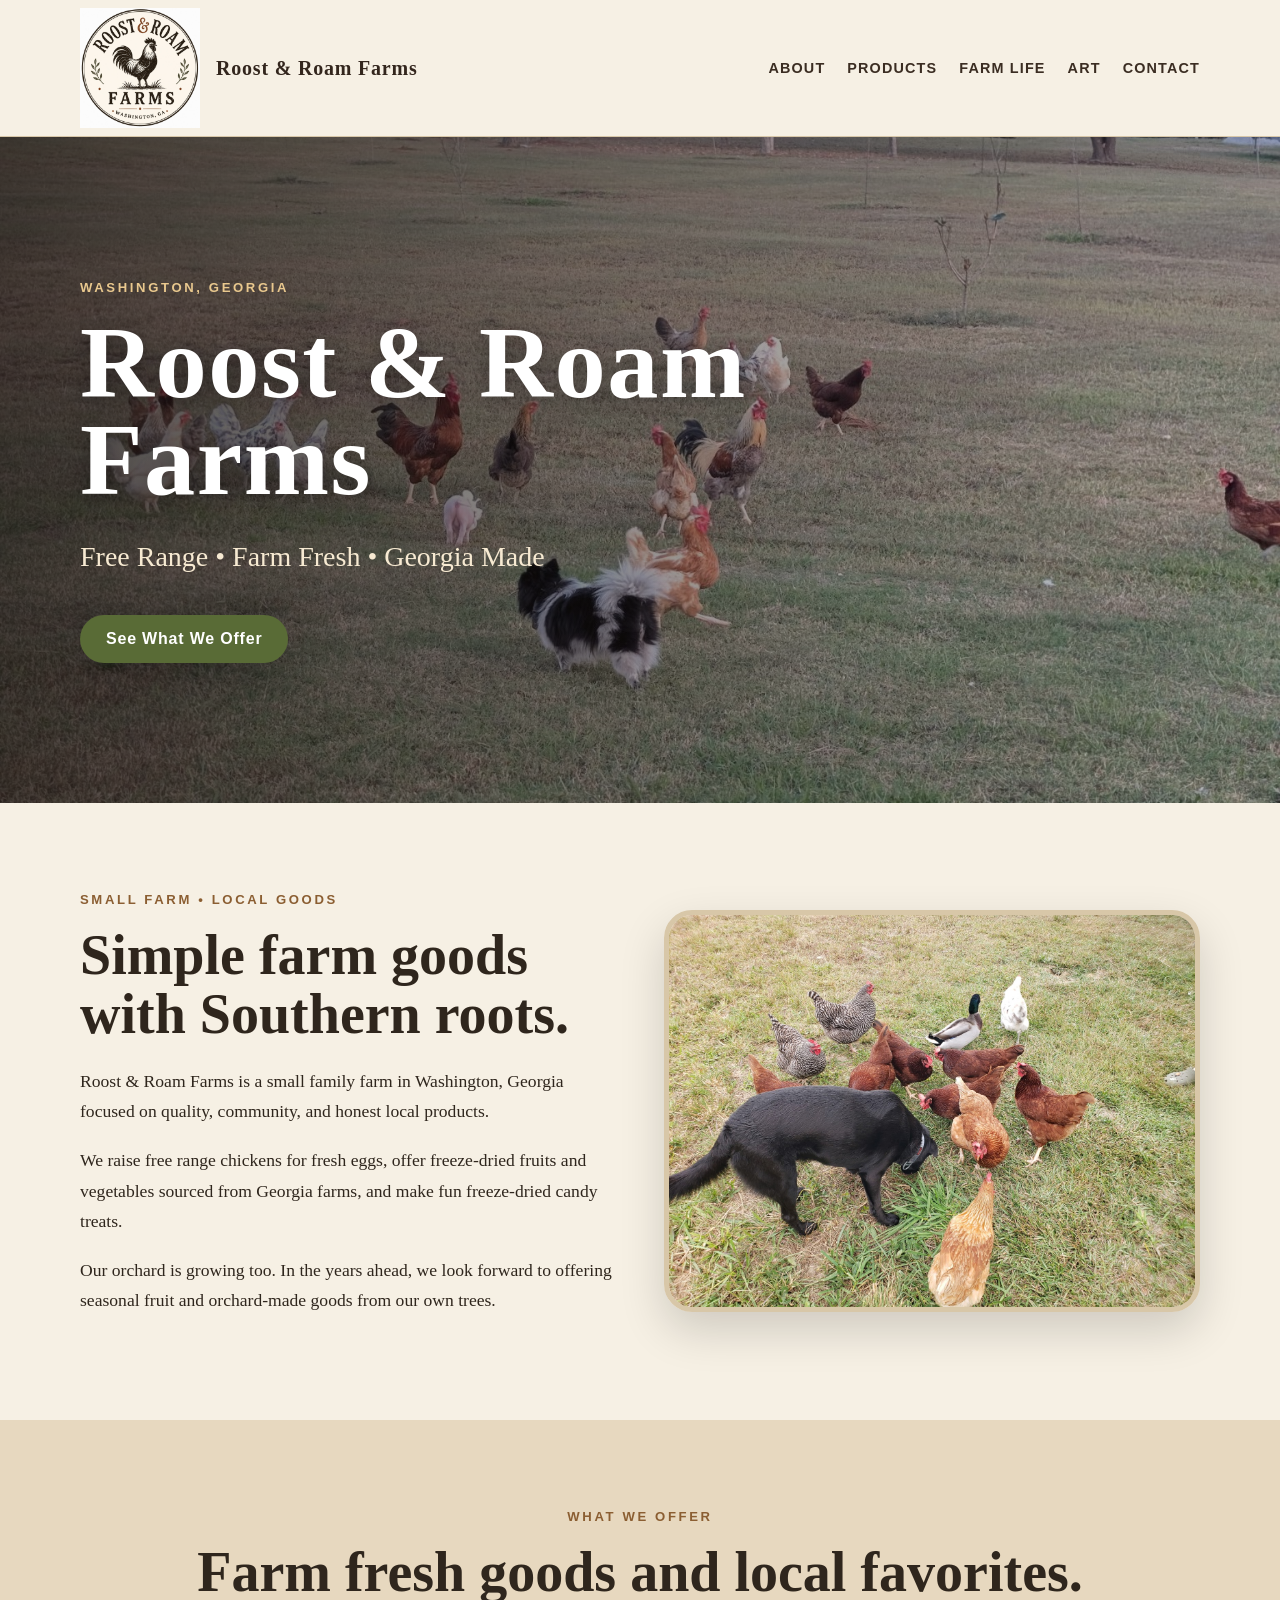
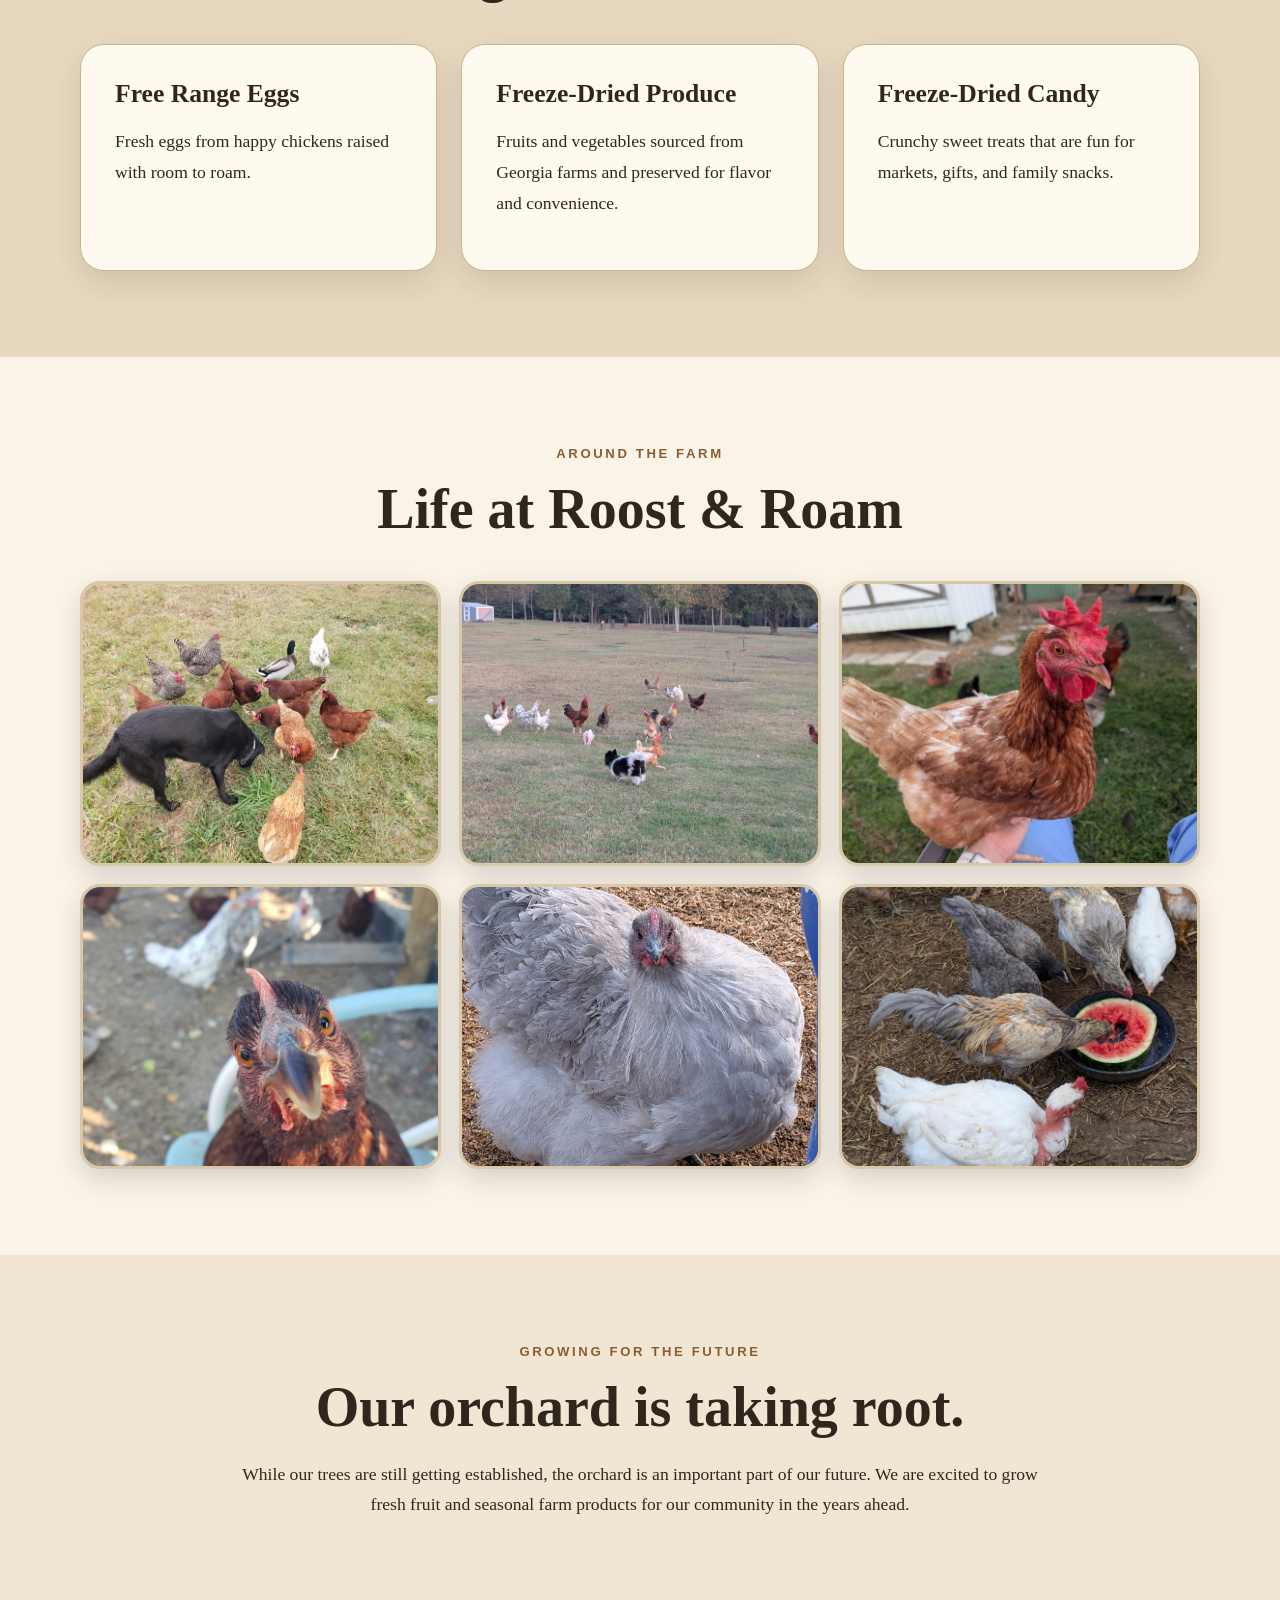
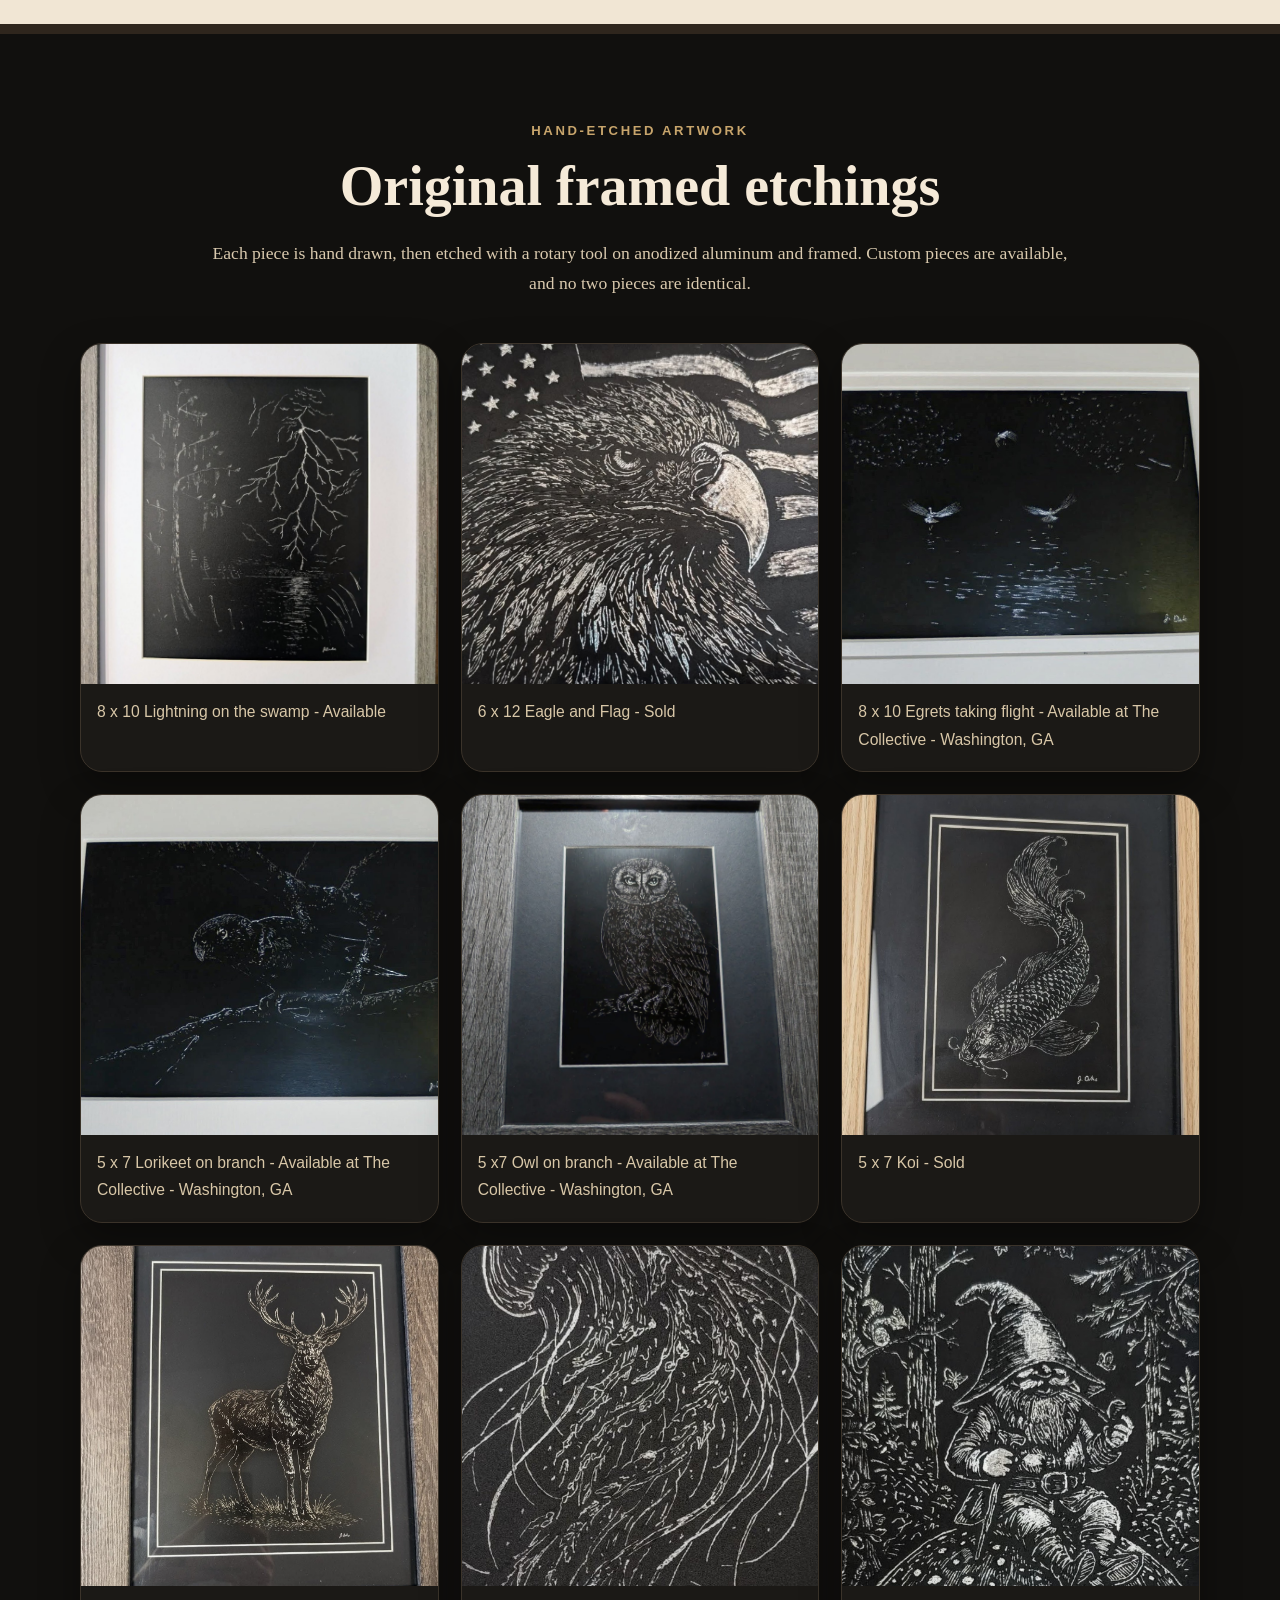
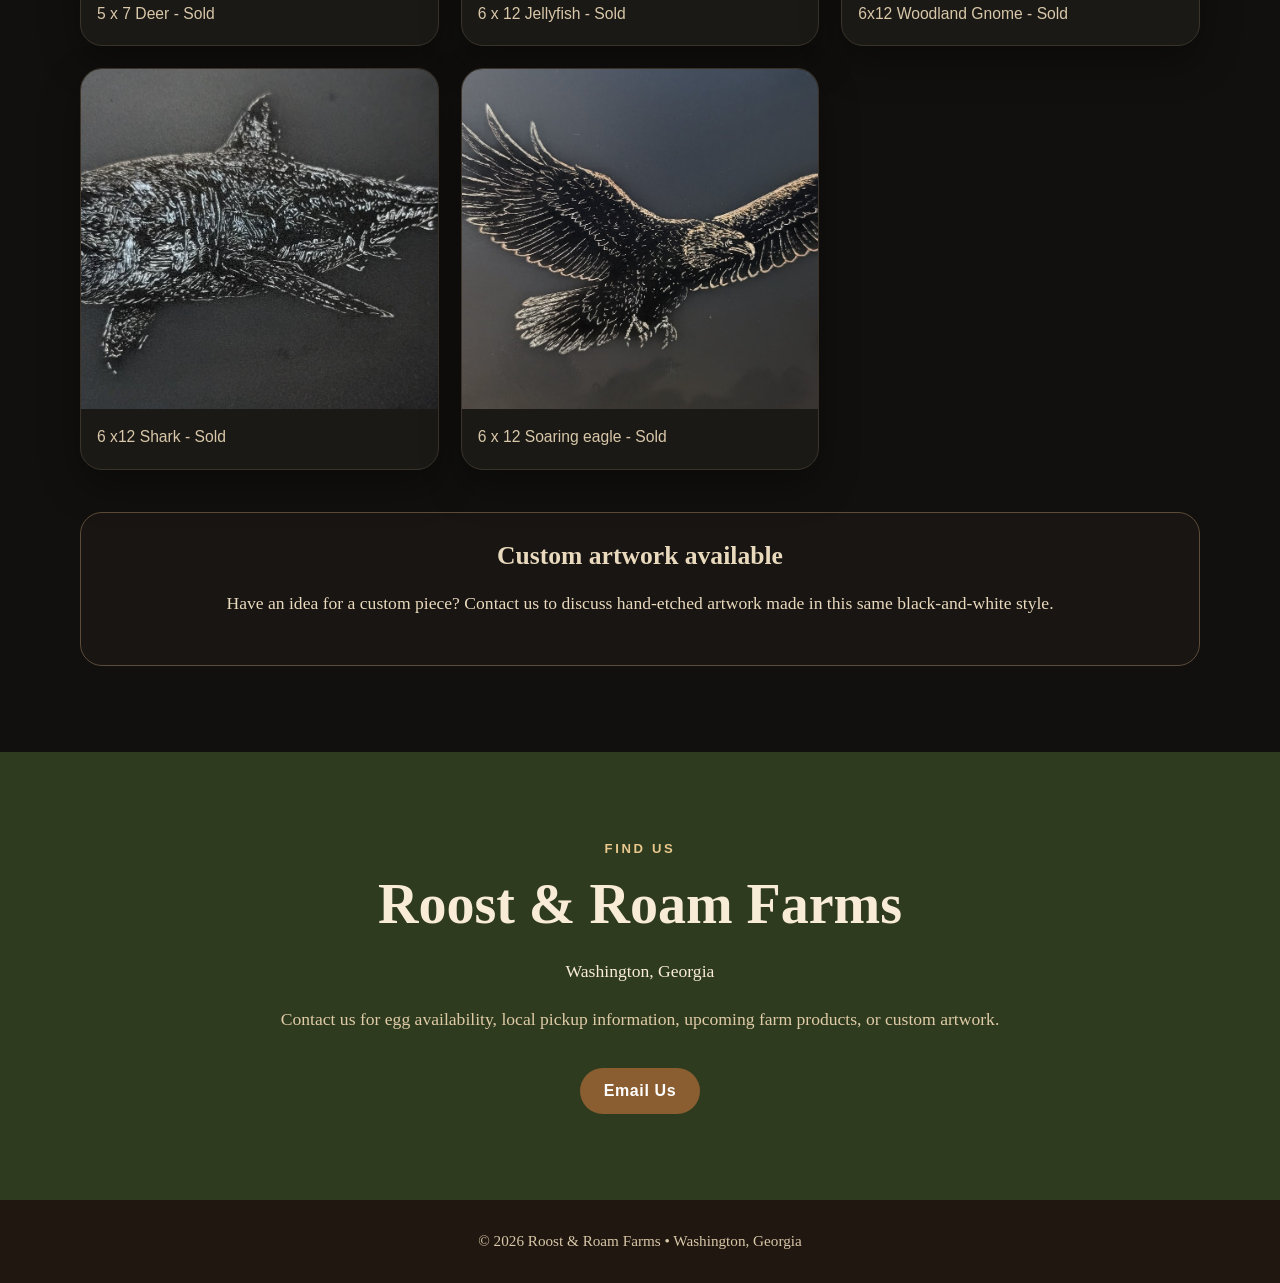
==== commit 5c9566eb: "Update index.html" ====
--- a/index.html
+++ b/index.html
@@ -473,19 +473,30 @@
         </div>
 
         <div class="art-grid">
+
+          <article class="art-card">
+            <img src="art-lightning-swamp.jpg" alt="Lightning on the swamp" />
+            <p>8 x 10 Lightning on the swamp - Available</p>
+          </article>
+
+          <article class="art-card">
+            <img src="art-eagle-flag.jpg" alt="Etching of birds flying over water" />
+            <p>6 x 12 Eagle and Flag - Sold</p>
+          </article>
+          
           <article class="art-card">
             <img src="art-birds-water.jpg" alt="Etching of birds flying over water" />
-            <p>8 x 10 Egrets taking flight $100</p>
+            <p>8 x 10 Egrets taking flight - Available at The Collective - Washington, GA</p>
           </article>
 
           <article class="art-card">
             <img src="art-owl-branch.jpg" alt="Etching of an owl perched on a branch" />
-            <p>5 x 7 Parakeet on branch $80</p>
+            <p>5 x 7 Lorikeet on branch - Available at The Collective - Washington, GA</p>
           </article>
 
           <article class="art-card">
             <img src="art-owl-framed.jpg" alt="Framed owl etching" />
-            <p>5 x7 Owl on branch $120</p>
+            <p>5 x7 Owl on branch - Available at The Collective - Washington, GA</p>
           </article>
 
           <article class="art-card">
@@ -537,7 +548,7 @@
         <p class="muted">
           Contact us for egg availability, local pickup information, upcoming farm products, or custom artwork.
         </p>
-        <a class="email-button" href="mailto:hello@roostandroamfarms.com">Email Us</a>
+        <a class="email-button" href="mailto:roostandroamfarms@gmail.com">Email Us</a>
       </div>
     </section>
   </main>
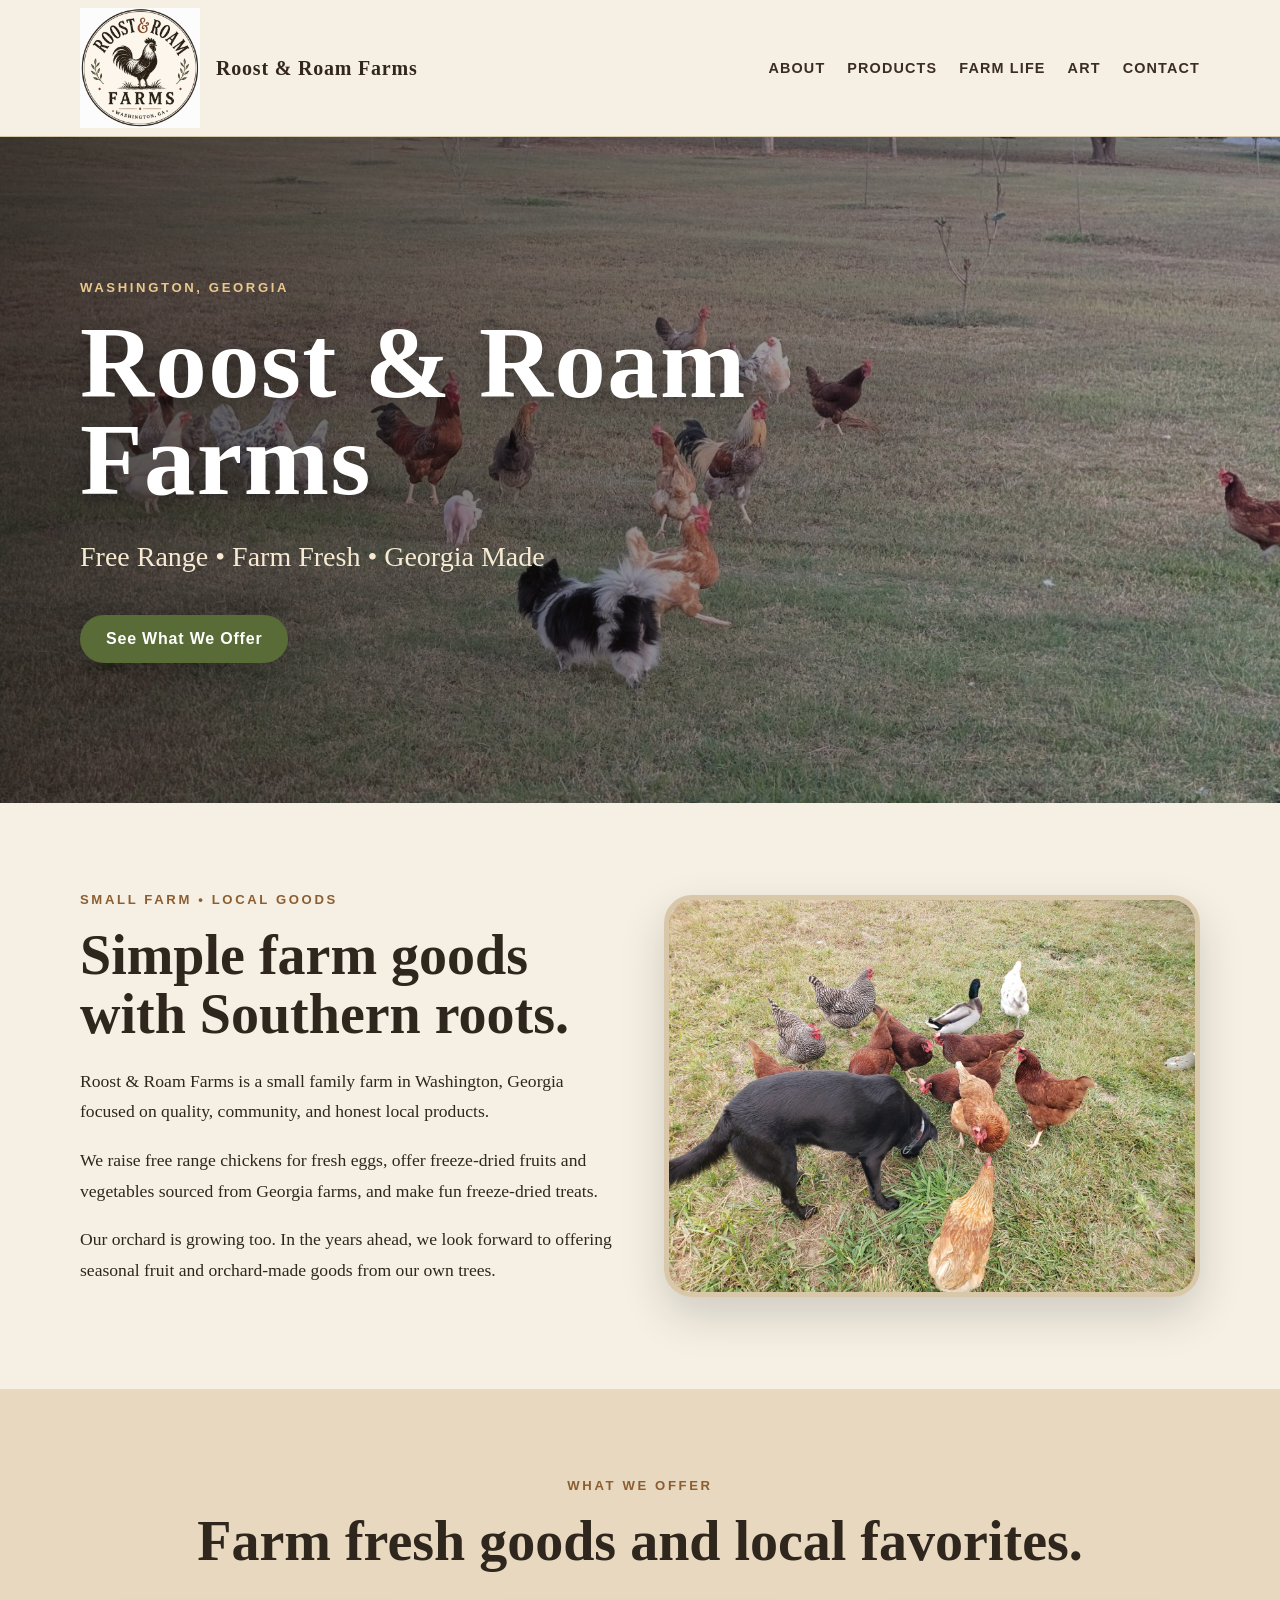
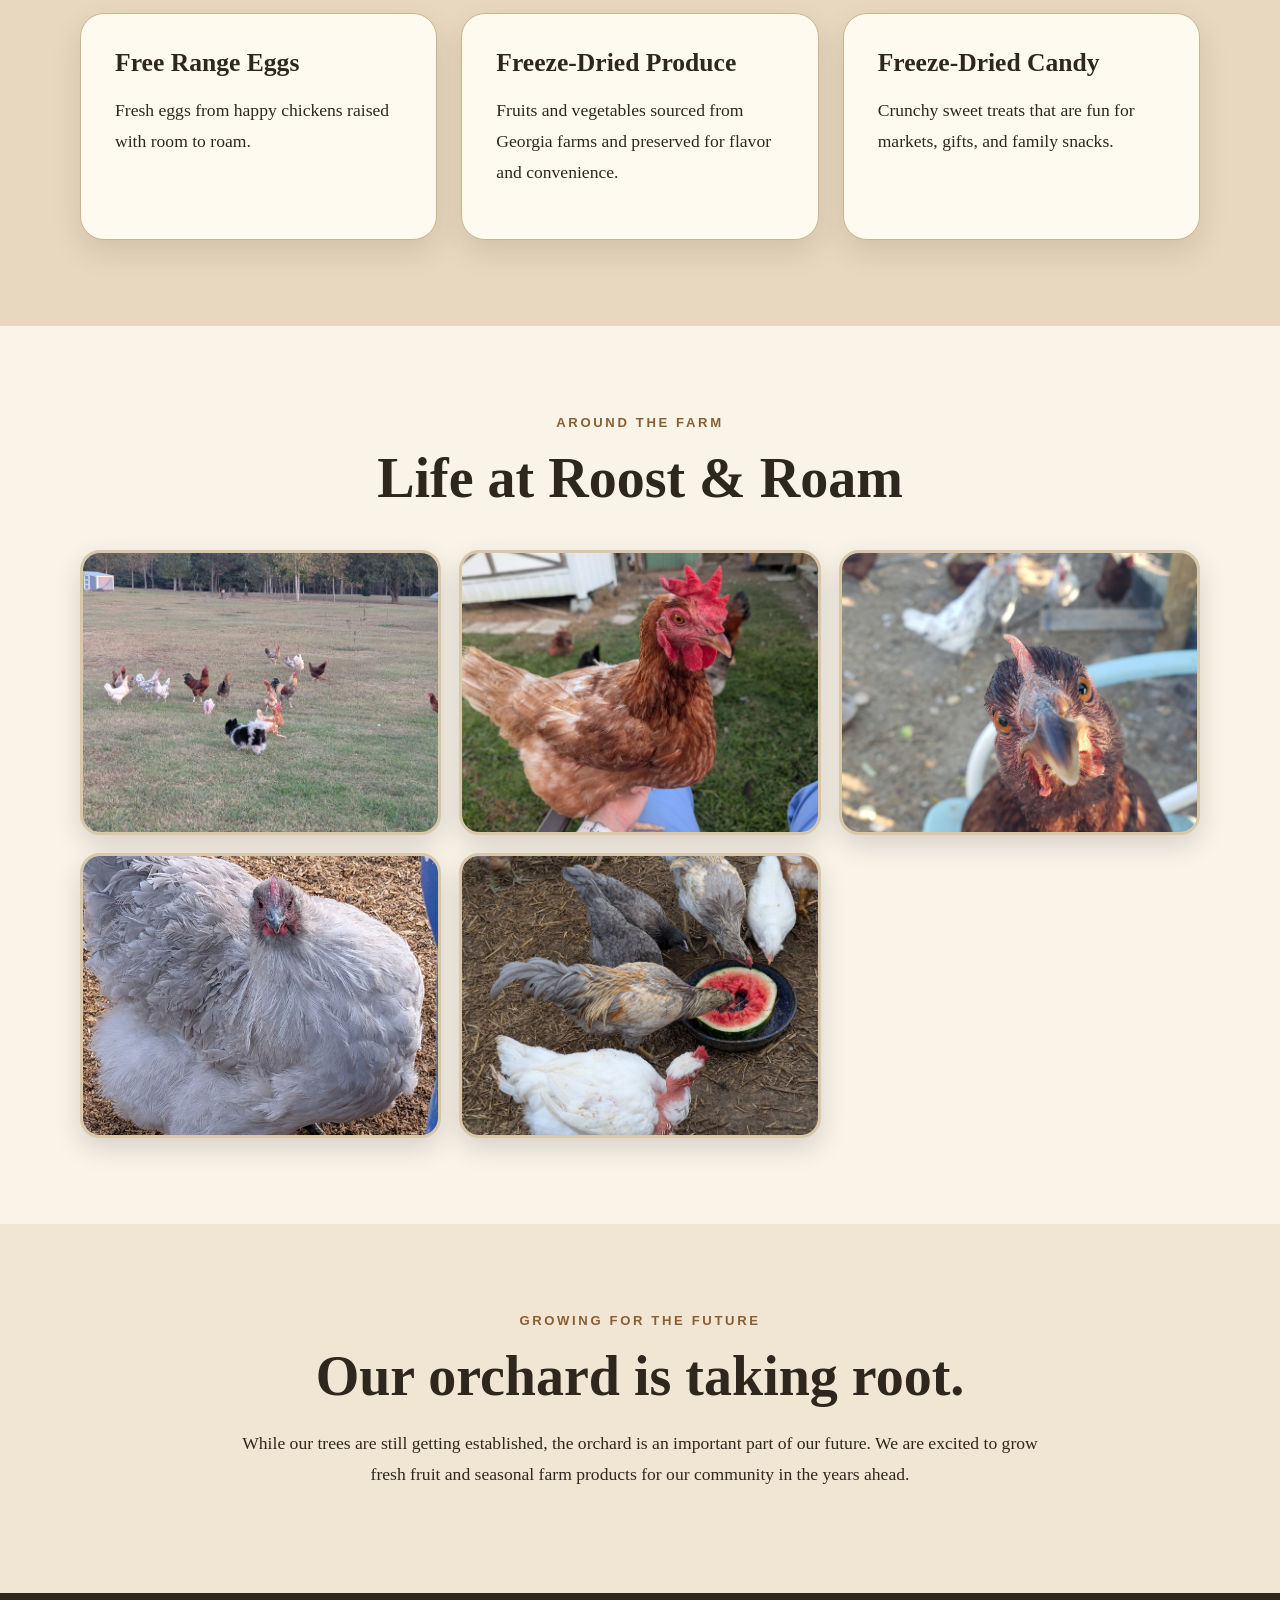
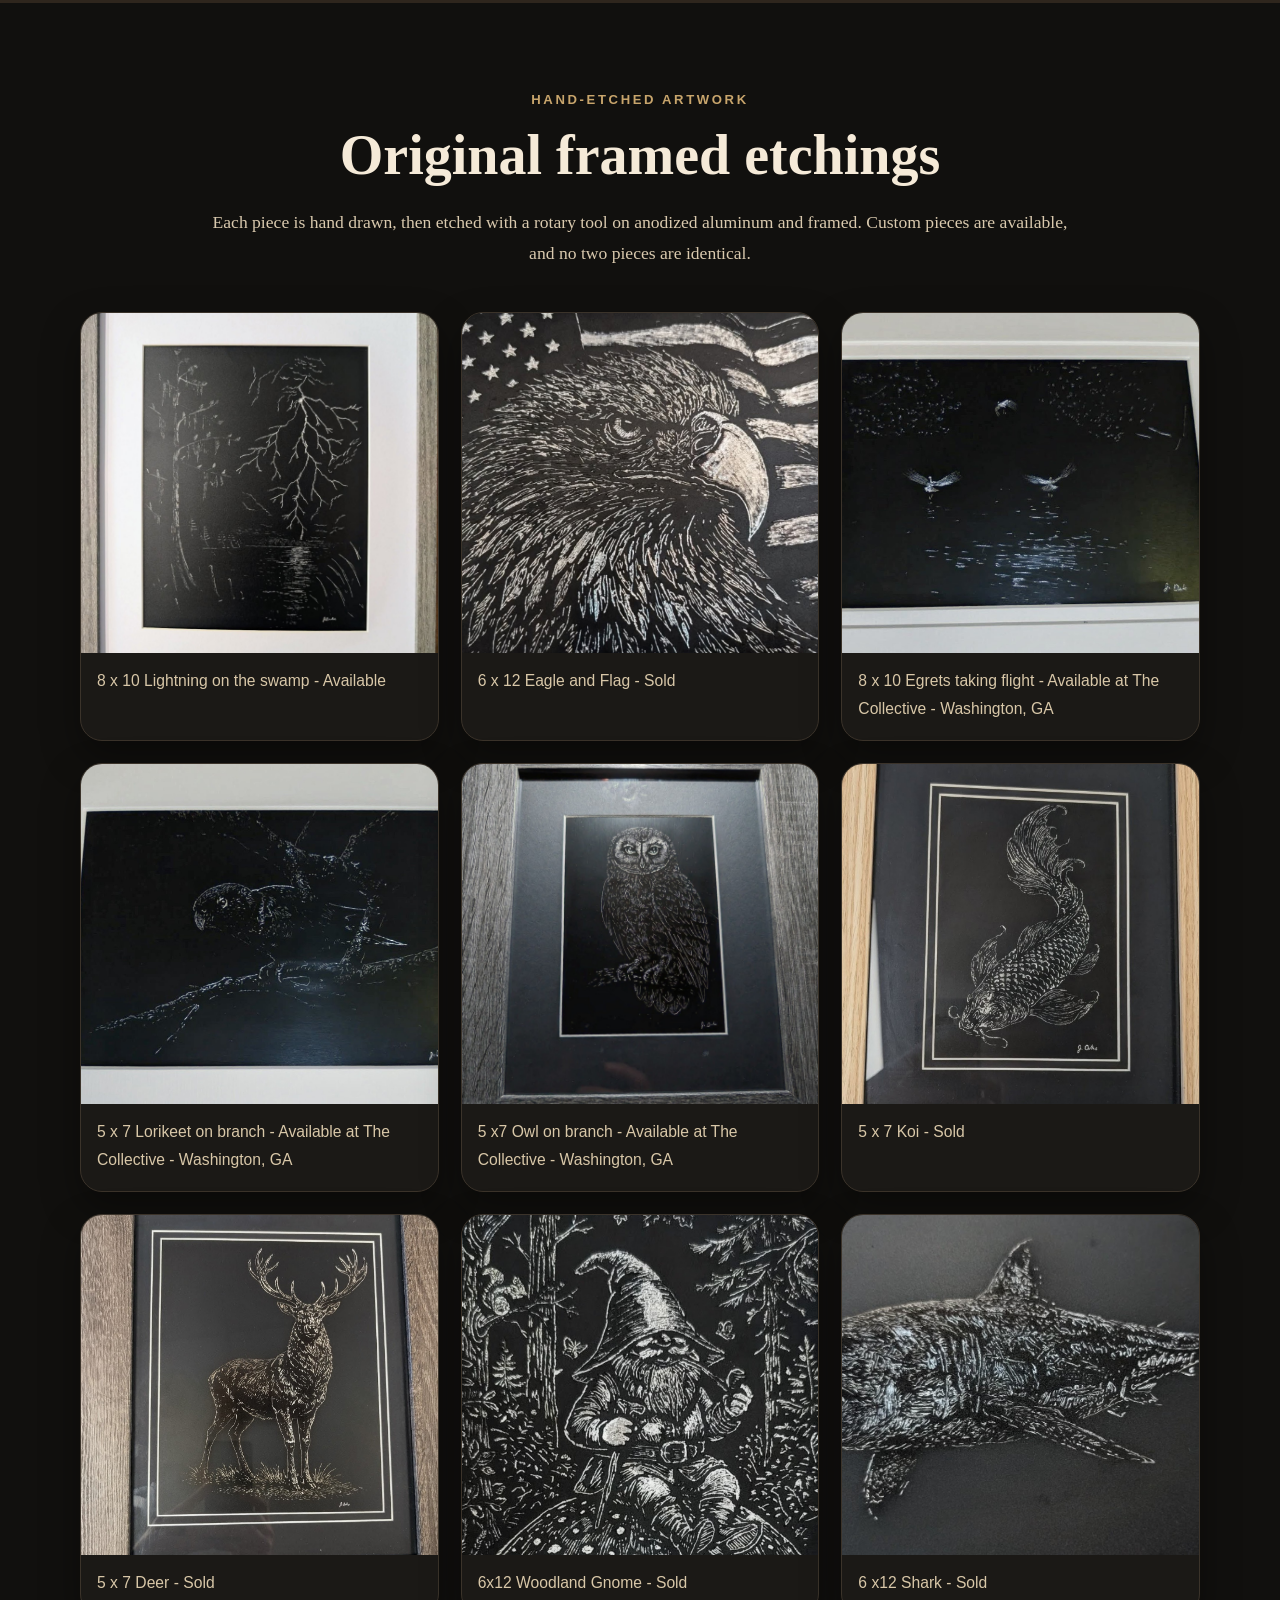
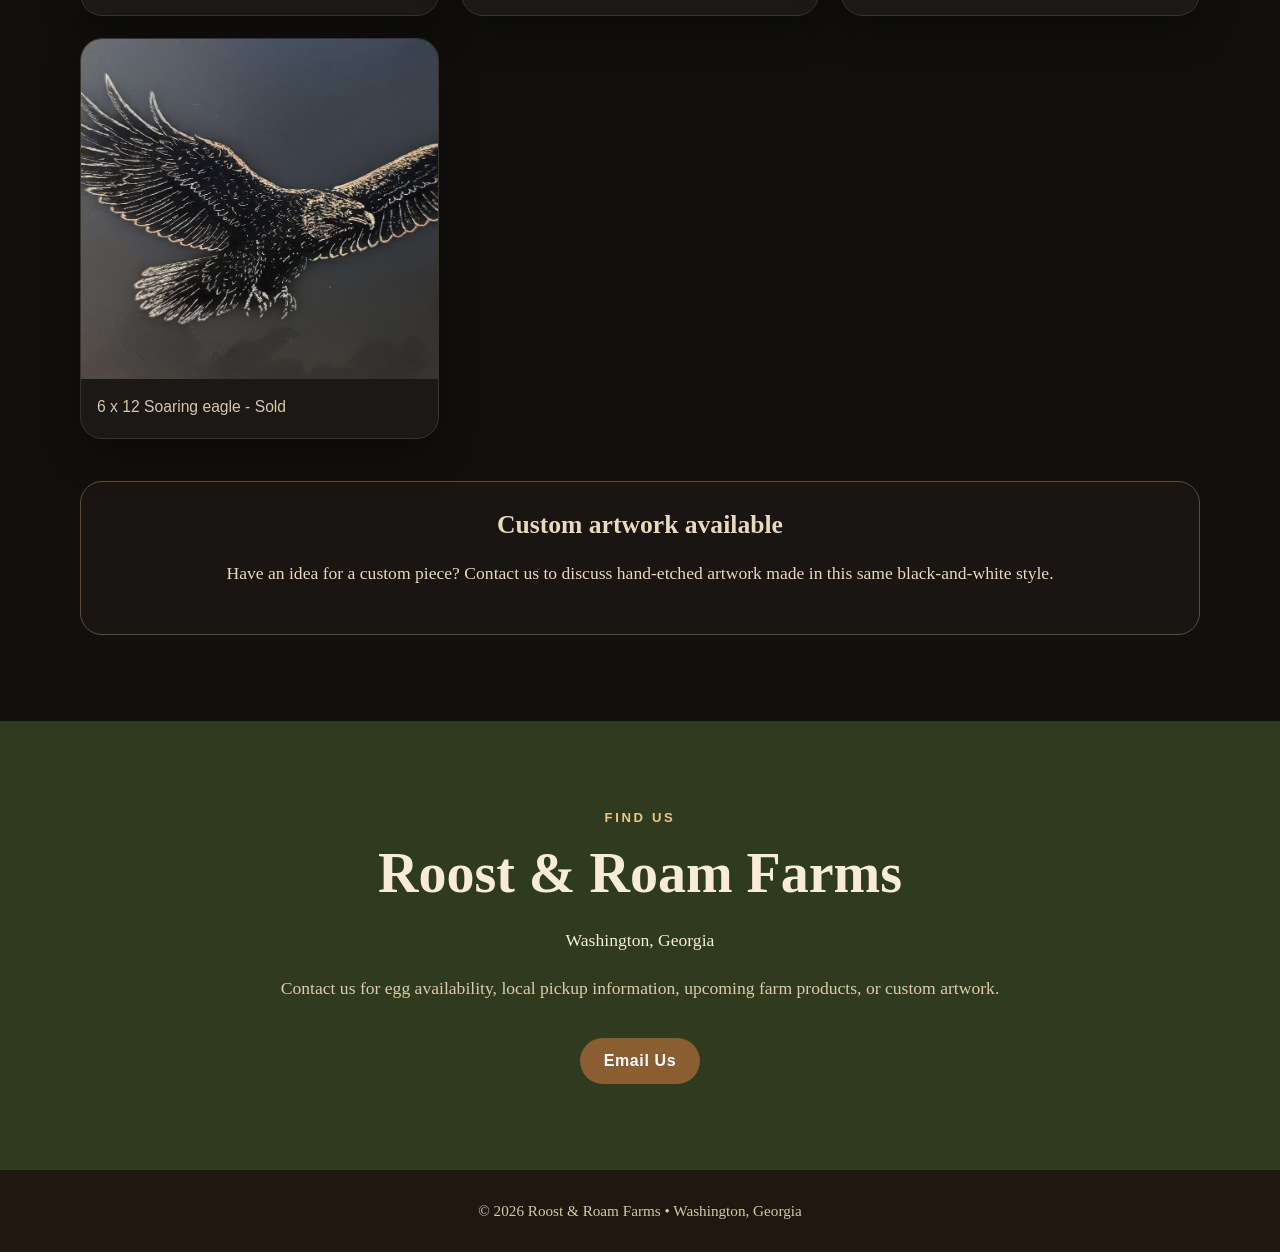
==== commit 263debe5: "Update index.html" ====
--- a/index.html
+++ b/index.html
@@ -397,7 +397,7 @@
 
           <p>
             We raise free range chickens for fresh eggs, offer freeze-dried fruits and vegetables
-            sourced from Georgia farms, and make fun freeze-dried candy treats.
+            sourced from Georgia farms, and make fun freeze-dried treats.
           </p>
 
           <p>
@@ -440,7 +440,6 @@
         <h2 class="center">Life at Roost & Roam</h2>
 
         <div class="gallery-grid">
-          <img src="dog-and-flock.jpg" alt="Dog with free range chickens" />
           <img src="field-roaming.jpg" alt="Free range flock roaming in pasture" />
           <img src="brown-hen-close.jpg" alt="Brown hen close-up" />
           <img src="funny-hen.jpg" alt="Curious chicken close-up" />
@@ -510,11 +509,6 @@
           </article>
 
           <article class="art-card">
-            <img src="art-jellyfish.jpg" alt="Jellyfish etching" />
-            <p>6 x 12 Jellyfish - Sold</p>
-          </article>
-
-          <article class="art-card">
             <img src="art-gnome.jpg" alt="Woodland gnome etching" />
             <p>6x12 Woodland Gnome - Sold </p>
           </article>
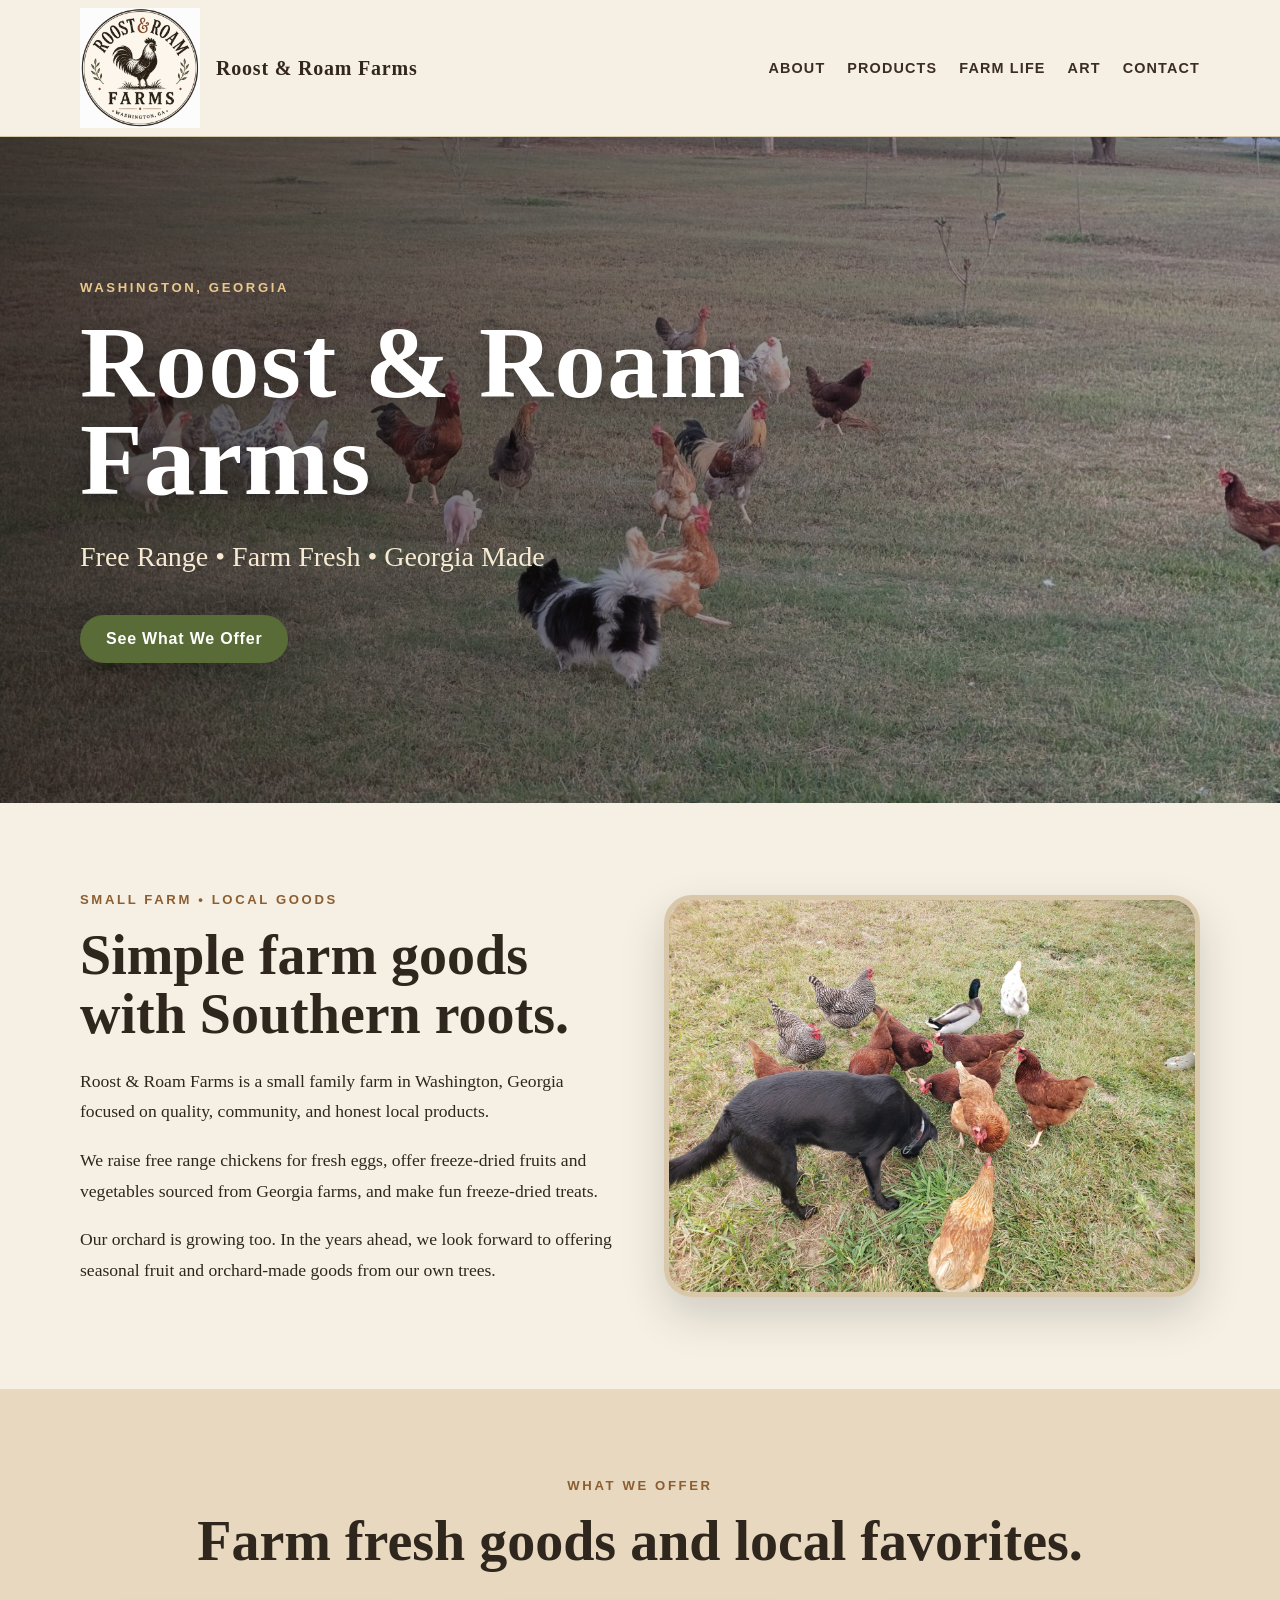
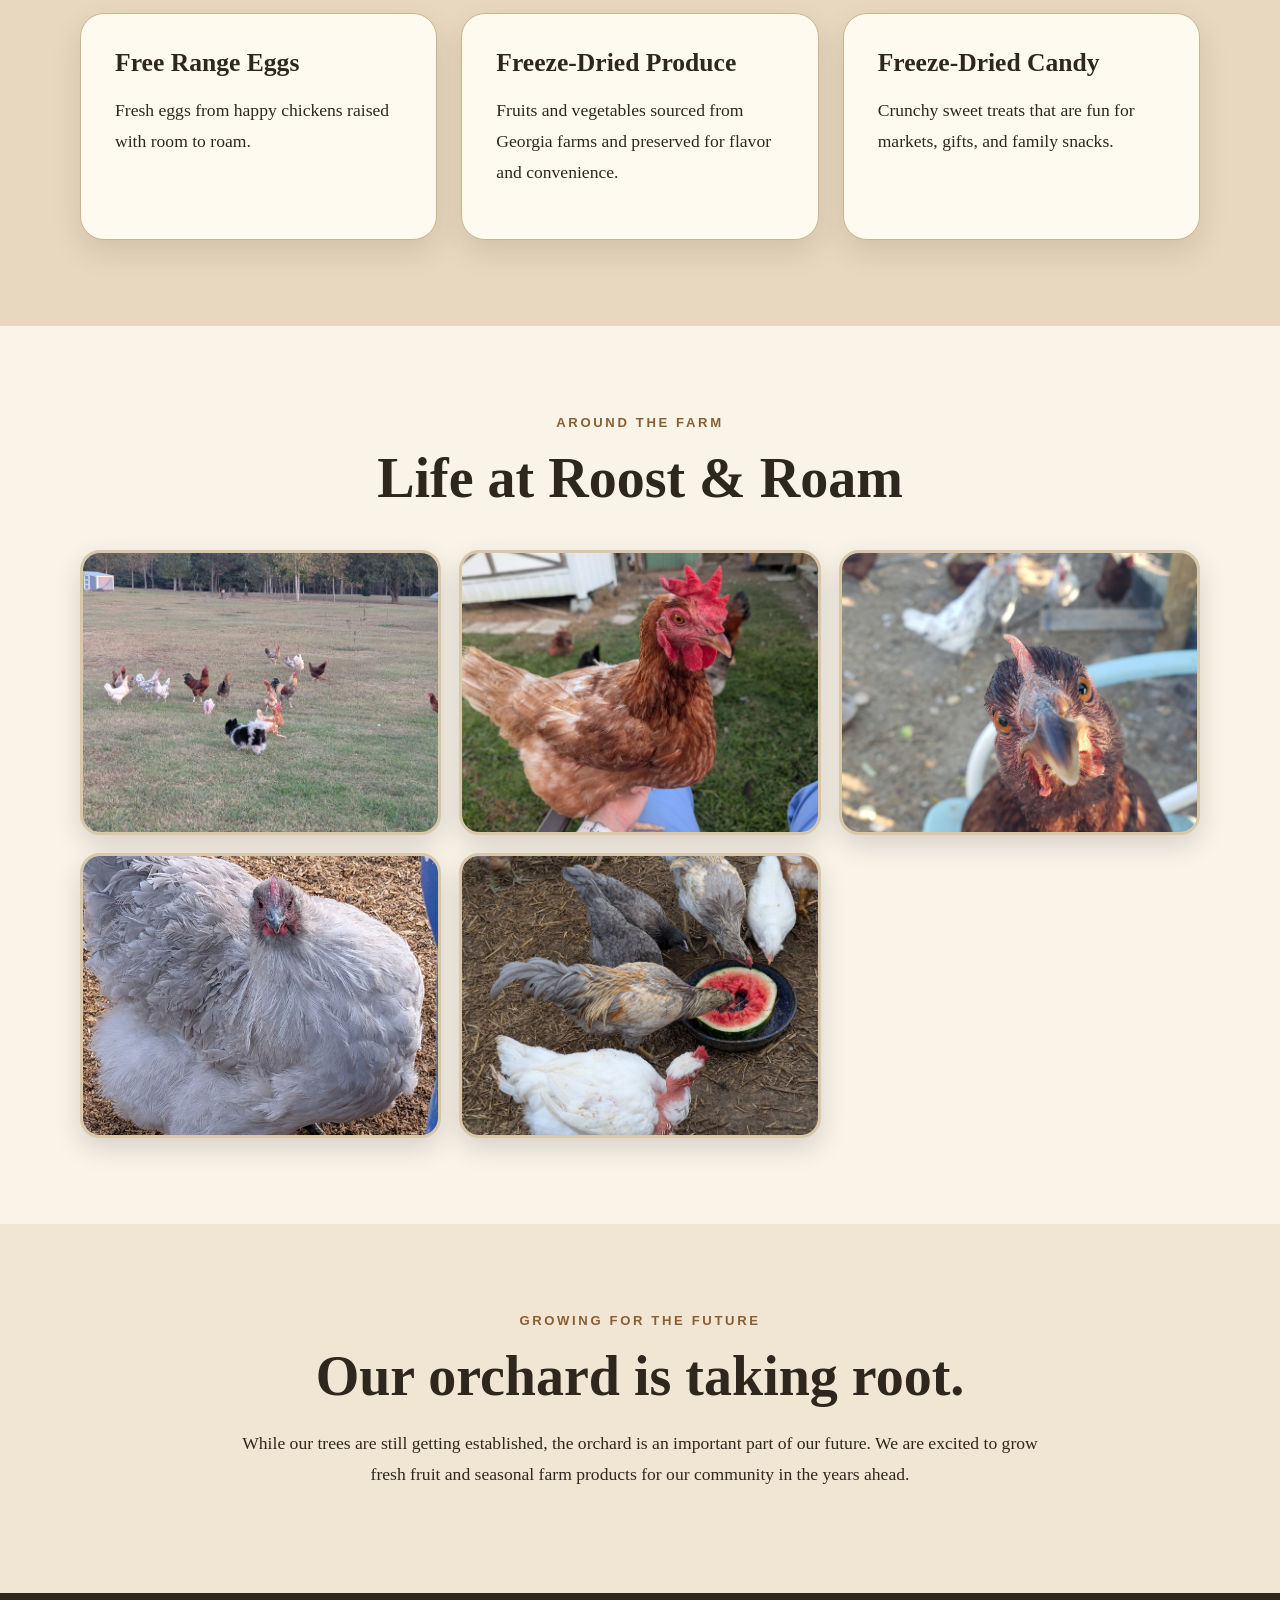
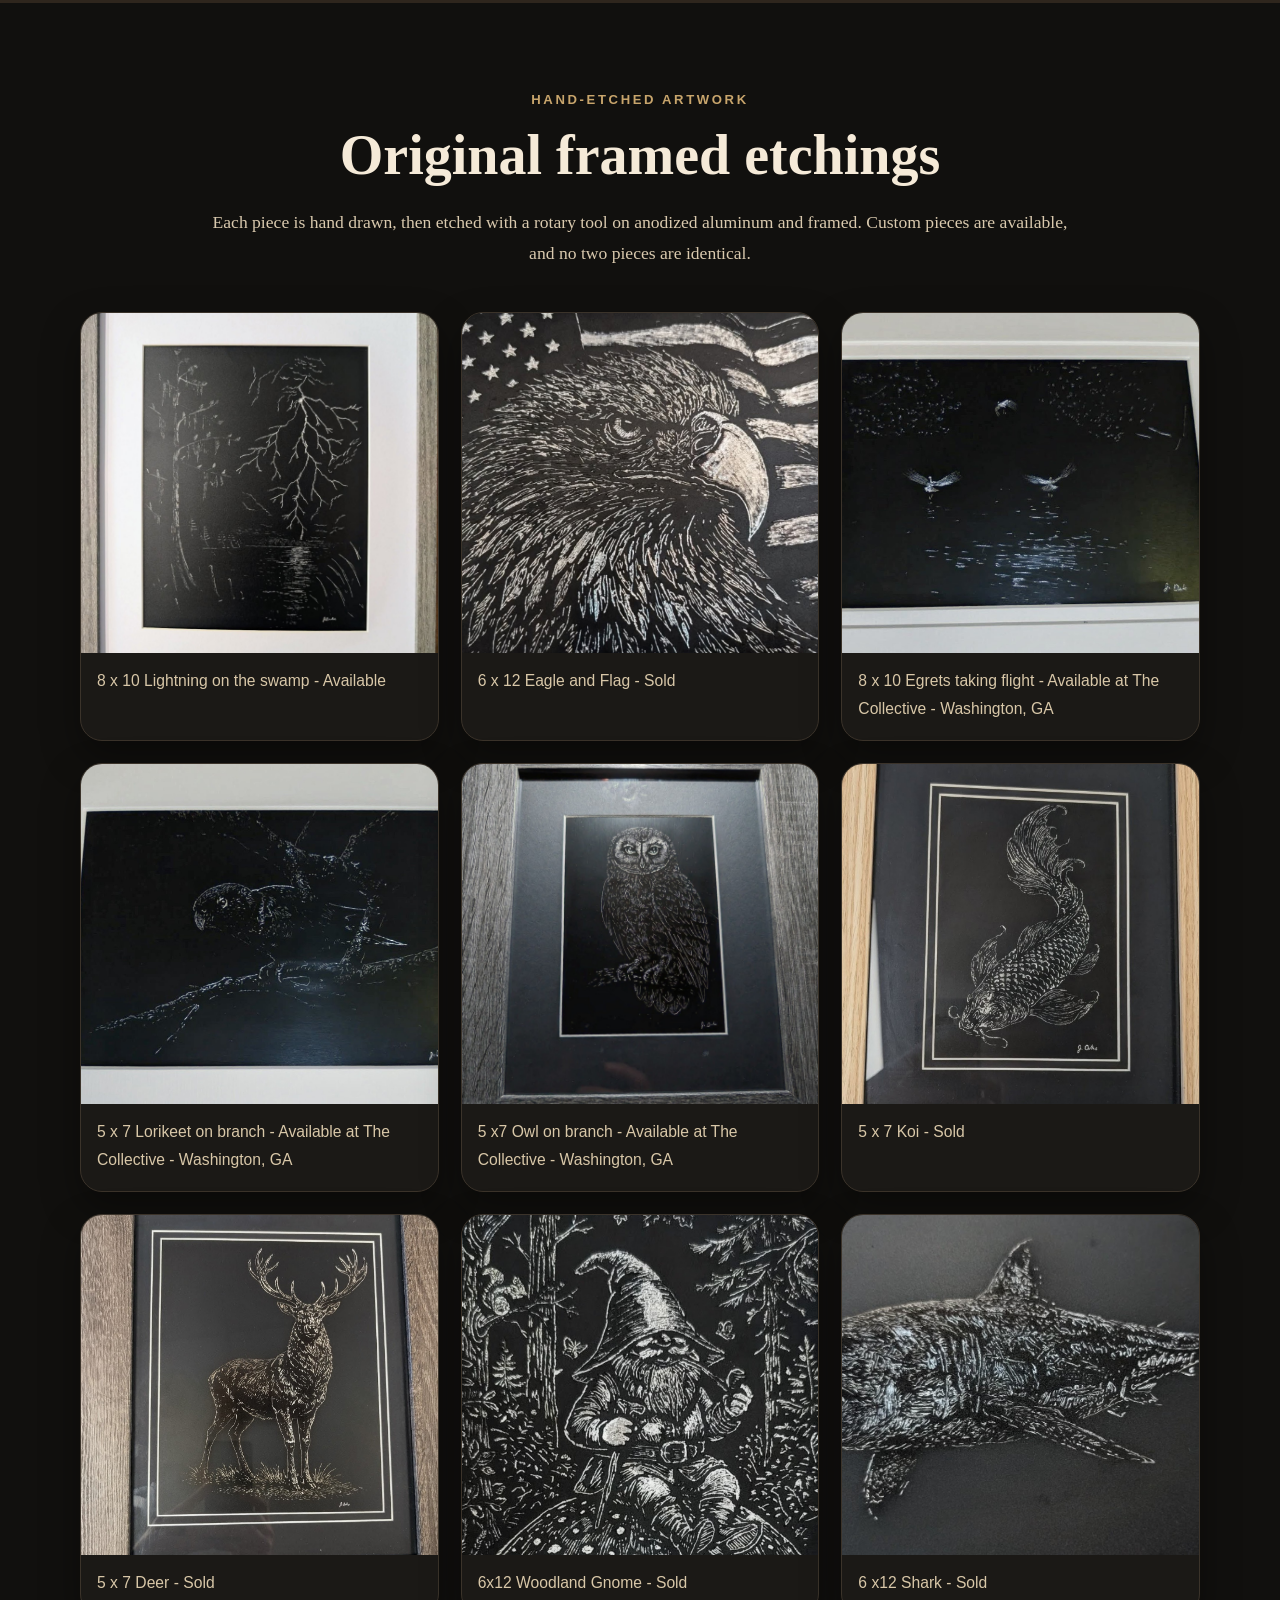
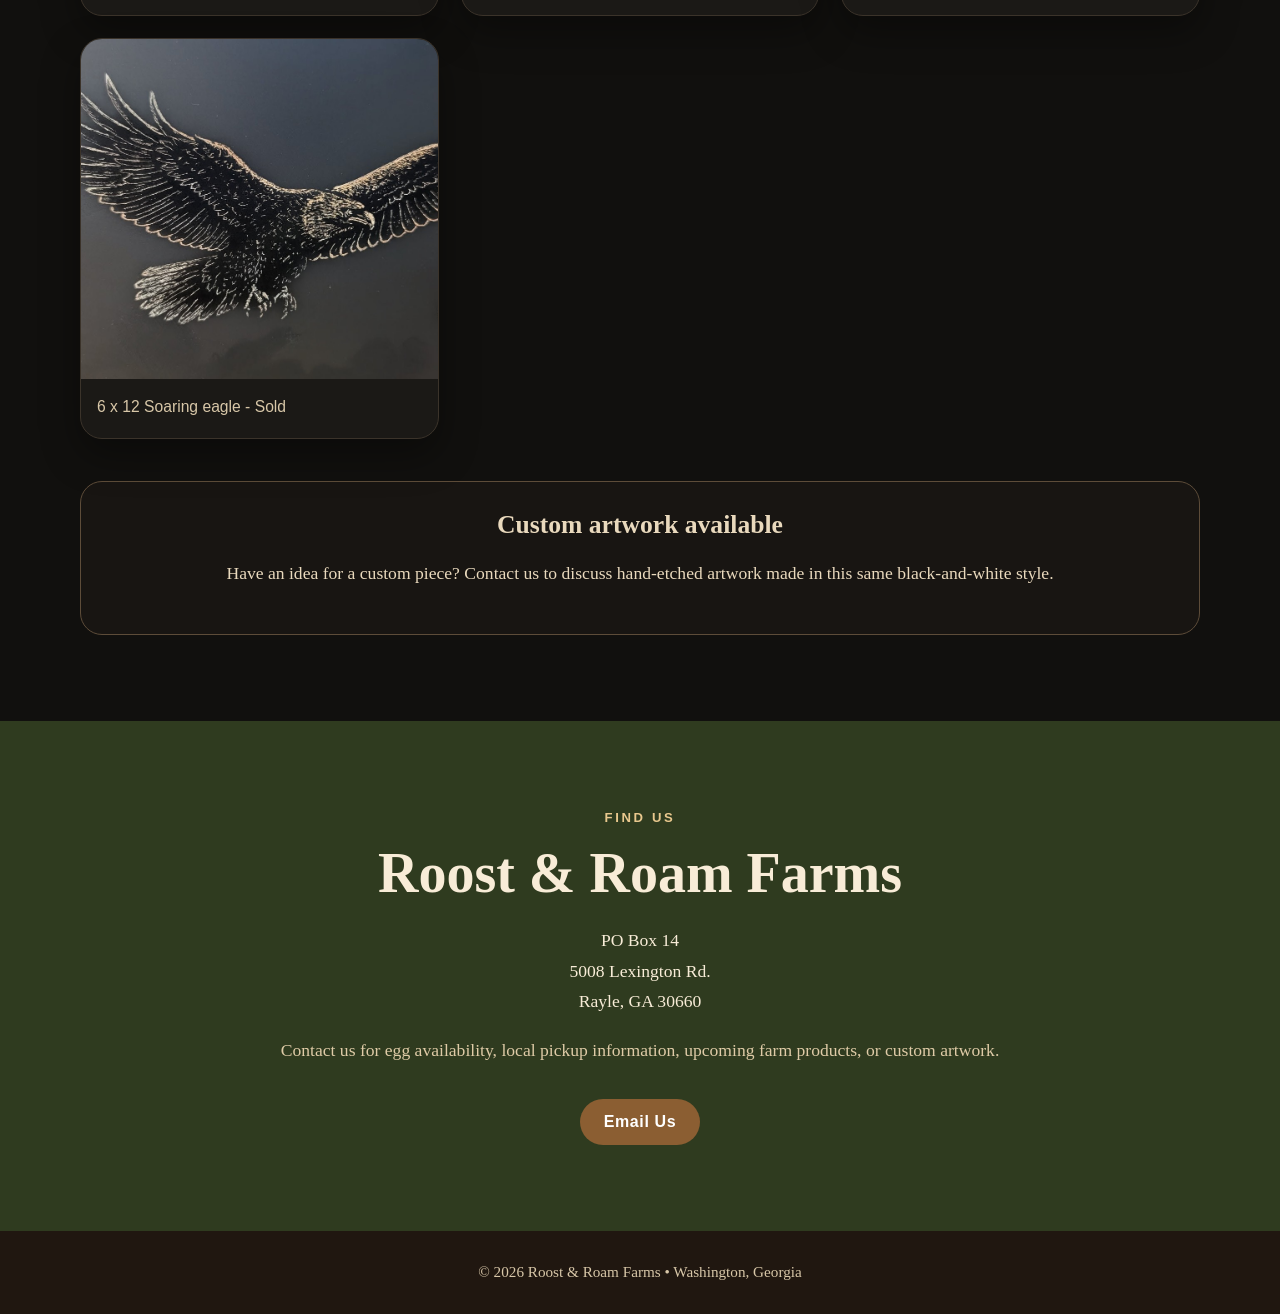
==== commit 8bf69c59: "Update index.html" ====
--- a/index.html
+++ b/index.html
@@ -538,7 +538,10 @@
       <div class="container contact-box center">
         <p class="eyebrow center">Find Us</p>
         <h2>Roost & Roam Farms</h2>
-        <p>Washington, Georgia</p>
+        <p>
+          PO Box 14<br>
+          5008 Lexington Rd.<br>
+          Rayle, GA 30660
         <p class="muted">
           Contact us for egg availability, local pickup information, upcoming farm products, or custom artwork.
         </p>
